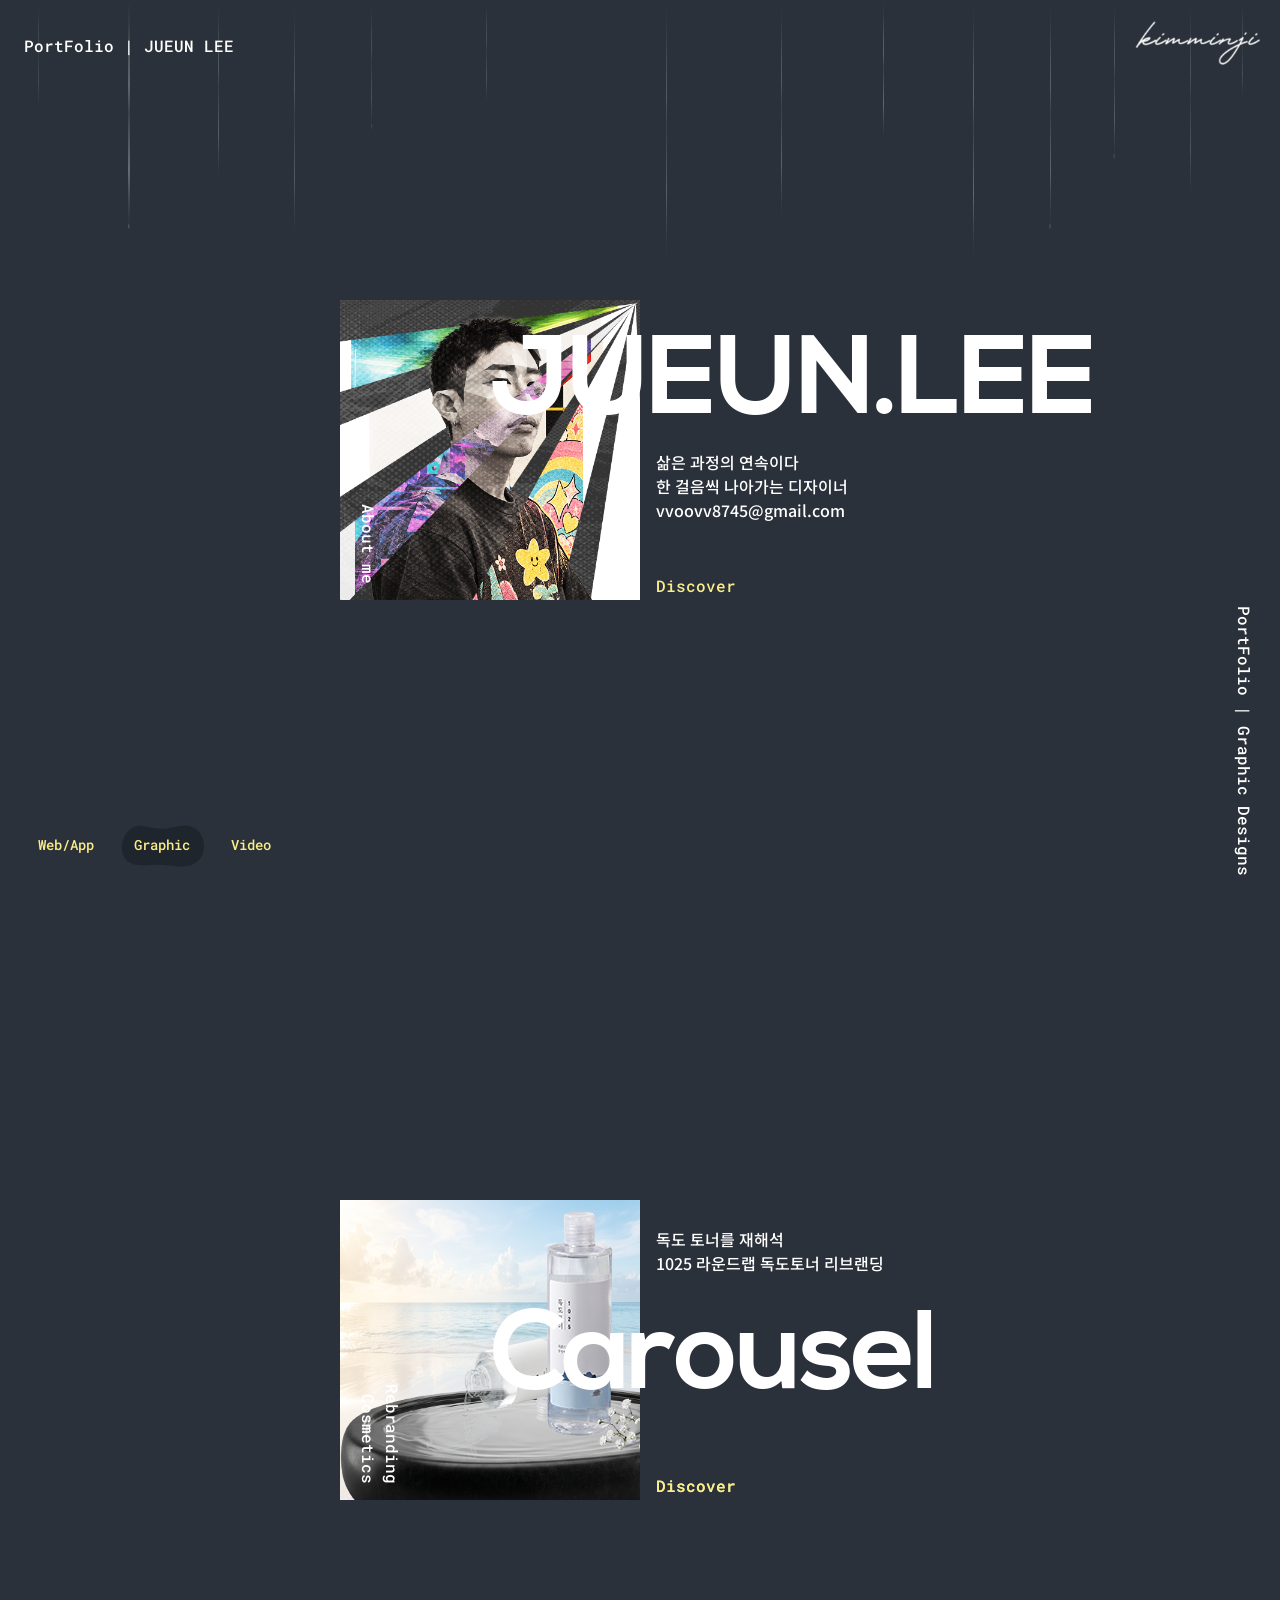
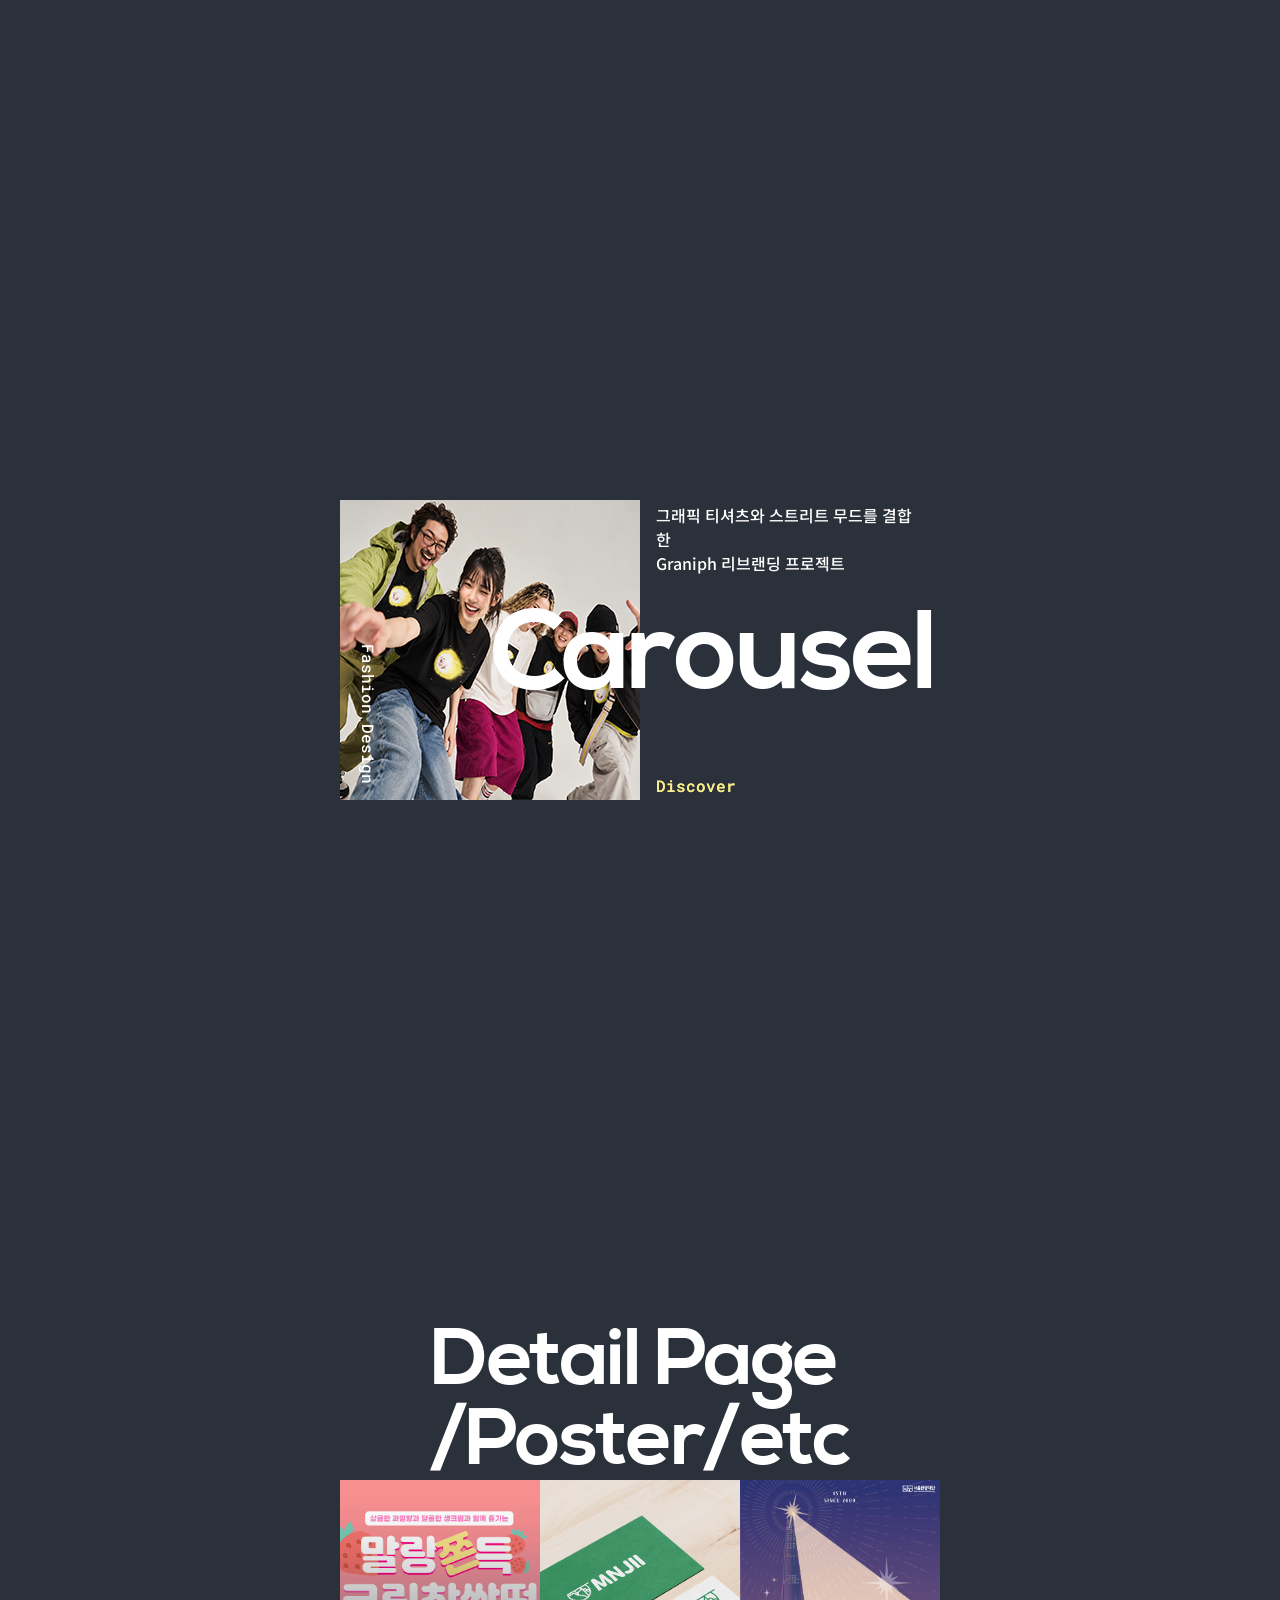
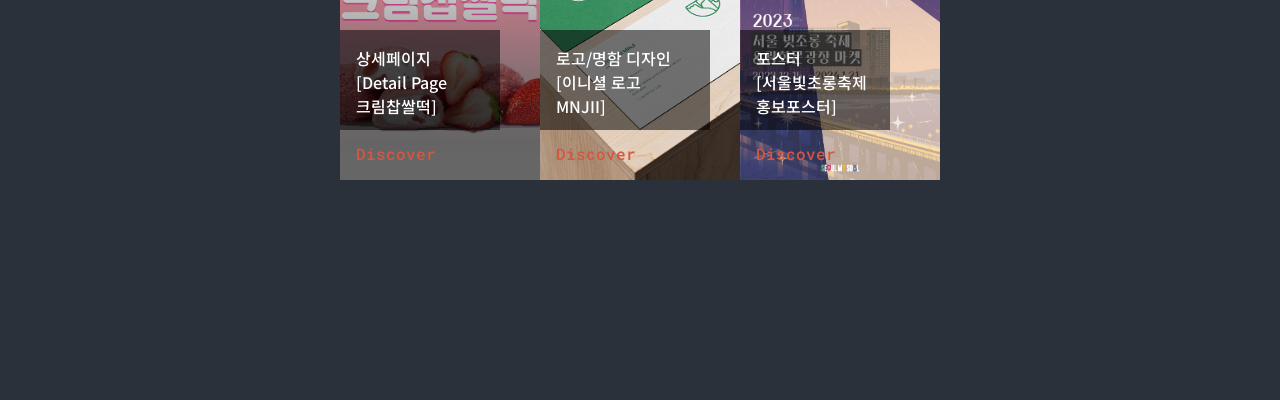
==== index.html @ d9535df6 "포트폴리오" ====
<!DOCTYPE html>
<html lang="en" class="no-js">

<head>
	<meta charset="UTF-8" />
	<meta name="viewport" content="width=device-width, initial-scale=1">
	<title>Portfolio | LJU | Graphic Designs</title>
	<meta name="description" content="A page background effect where SVG shapes morph and transform on scroll" />
	<meta name="keywords"
		content="background, svg, morph, animation, scroll, shape, web development, css, javascript" />
	<meta name="author" content="Codrops" />
	<link rel="shortcut icon" href="android-icon-96x96.png">
	<link href="https://fonts.googleapis.com/css?family=Roboto+Mono:400,500,700" rel="stylesheet">
	<link
		href="https://fonts.googleapis.com/css2?family=Noto+Sans+KR:wght@100;200;300;400;500;600;700;800;900&display=swap"
		rel="stylesheet">
	<link href="https://cdn.jsdelivr.net/npm/bootstrap@5.2.2/dist/css/bootstrap.min.css" rel="stylesheet">
	<link rel="stylesheet" href="https://cdn.jsdelivr.net/npm/@fancyapps/ui@4.0/dist/fancybox.css" />
	<link rel="stylesheet" type="text/css" href="css/normalize.css" />
	<link rel="stylesheet" type="text/css" href="css/demo.css" />
	<link rel="stylesheet" type="text/css" href="logo/pater.css" />

	<meta property="og:url" content="https://mnjiikim.github.io/minji/.">
	<meta property="og:title" content="KMJ's PortFolio">
	<meta property="og:image" content="https://mnjiikim.github.io/minji/img/profile.jpg">
	<meta property="og:description" content="이주은의 포트폴리오">	

	<style>
		a[data-fancybox] img {
			cursor: zoom-in;
		}
	</style>
	<script>
		document.documentElement.className = 'js';
		var supportsCssVars = function () {
			var s = document.createElement('style'),
				support;

			s.innerHTML = "root: { --tmp-var: bold; }";
			document.head.appendChild(s);
			support = !!(window.CSS && window.CSS.supports && window.CSS.supports('font-weight', 'var(--tmp-var)'));
			s.parentNode.removeChild(s);
			return support;
		}
		if (!supportsCssVars()) alert('Please view this demo in a modern browser that supports CSS Variables.')
	</script>
	<link rel="stylesheet" type="text/css" href="css/cosmetics-portfolio.css" />
	<link rel="stylesheet" href="css/about-intro.css" />
	<script src="js/about-intro.js" defer></script>
	<link rel="stylesheet" type="text/css" href="css/page-deck.css?v=touch-hold-3" />
	<script src="js/page-deck.js?v=touch-hold-3" defer></script>
</head>

<body class="demo-2 loading">
	<svg class="hidden">
		<symbol id="icon-drop" viewBox="0 0 24 24">
			<title>drop</title>
			<path
				d="M12,21c-3.6,0-6.6-3-6.6-6.6C5.4,11,10.8,4,11.4,3.2C11.6,3.1,11.8,3,12,3s0.4,0.1,0.6,0.3c0.6,0.8,6.1,7.8,6.1,11.2C18.6,18.1,15.6,21,12,21zM12,4.8c-1.8,2.4-5.2,7.4-5.2,9.6c0,2.9,2.3,5.2,5.2,5.2s5.2-2.3,5.2-5.2C17.2,12.2,13.8,7.3,12,4.8z" />
			<path
				d="M12,18.2c-0.4,0-0.7-0.3-0.7-0.7s0.3-0.7,0.7-0.7c1.3,0,2.4-1.1,2.4-2.4c0-0.4,0.3-0.7,0.7-0.7c0.4,0,0.7,0.3,0.7,0.7C15.8,16.5,14.1,18.2,12,18.2z" />
		</symbol>
		<symbol id="shape-demo" viewBox="0 0 200 100">
			<title>shape demo</title>
			<path
				d="M 6.144,74.1 C 20.4,107.4 70.13,94.33 94.22,95.74 121.3,97.41 130.8,101.1 154.7,99.38 178.6,97.72 201.9,78.95 199.4,46.86 197.1,14.96 174.9,4.781 161.4,1.827 147.9,-1.128 119.8,8.284 105.6,8.766 85.34,9.449 81.91,7.628 51.08,2.334 17.26,-3.482 -8.105,40.84 6.144,74.1 Z" />
		</symbol>
	</svg>
	<main>
		<div class="morph-wrap">
			<svg class="morph" width="1400" height="770" viewBox="0 0 1400 770">
				<path
					d="M 262.9,252.2 C 210.1,338.2 212.6,487.6 288.8,553.9 372.2,626.5 511.2,517.8 620.3,536.3 750.6,558.4 860.3,723 987.3,686.5 1089,657.3 1168,534.7 1173,429.2 1178,313.7 1096,189.1 995.1,130.7 852.1,47.07 658.8,78.95 498.1,119.2 410.7,141.1 322.6,154.8 262.9,252.2 Z" />
			</svg>
		</div>
		<div class="content content--fixed">
			<header class="codrops-header">
				<h1 class="codrops-header__title">PortFolio | JUEUN LEE</h1>
			</header>
			<nav class="demos">
				<a class="demo" href="index2.html"><svg class="decoshape" preserveAspectRatio="none">
						<use xlink:href="#shape-demo"></use>
					</svg>Web/App</a>
				<a class="demo demo--current" href="index.html"><svg class="decoshape">
						<use xlink:href="#shape-demo"></use>
					</svg>Graphic</a>
				<a class="demo" href="index3.html"><svg class="decoshape">
						<use xlink:href="#shape-demo"></use>
					</svg>Video</a>
			</nav>

			<a class="pater" href="#">
				<img src="img/nametag_white.png" alt="nametag">
				
			</a>
			<div class="deco deco--title">PortFolio | Graphic Designs</div>
		</div>
		<div class="content-wrap">
			<div class="content content--layout content--layout-1">
				<a href="img/introduce1.jpg" data-src="#about-intro" data-type="inline" class="content__img" data-fancybox="gallery-a">
					<img class="content__img" src="img/이주은 포트폴리오/자기소개썸네일.png" alt="Some image" />
				</a>
				<h3 class="content__title">JUEUN.LEE</h3>
				<p class="content__author">About me</p>
				<p class="content__desc">
					삶은 과정의 연속이다 <br> 한 걸음씩 나아가는 디자이너
					<br>vvoovv8745@gmail.com
				</p>
				<a href="img/introduce1.jpg" data-src="#about-intro" data-type="inline" class="content__link" data-fancybox="gallery-d">Discover</a>
				
			</div>
		</div>
		
		<div class="content-wrap">
			<div class="content content--layout content--layout-3">
				<a href="img/이주은 화장품/포트폴리오-완성본.png" data-src="#cosmetics-portfolio" data-type="inline" class="content__img" data-fancybox="gallery-c">
					<img class="content__img" src="img/이주은 화장품/화장품썸네일.png" alt="1025 독도 토너 리디자인 썸네일" style="object-fit: cover;"/>
				</a>	
				<h3 class="content__title">Carousel</h3>
				<p class="content__author">Cosmetics Rebranding</p>
				<p class="content__desc">독도 토너를 재해석
					<br> 1025 라운드랩 독도토너 리브랜딩</p>
				<!-- <a href="#" class="content__link">Discover</a> -->
				<a href="img/이주은 화장품/포트폴리오-완성본.png" data-src="#cosmetics-portfolio" data-type="inline" class="content__link" data-fancybox="gallery-b">Discover</a>
				<a href="img/이주은 화장품/포트폴리오-완성본.png" data-src="#cosmetics-portfolio" data-type="inline" class="content__link" data-fancybox="gallery-e">Discover</a>
			</div>
		</div>

		<div class="content-wrap">
			<div class="content content--layout content--layout-3">
				<a href="img/이주은 그라나프/1.png" data-src="#graniph-portfolio" data-type="inline" class="content__img" data-fancybox="gallery-c">
					<img class="content__img" src="img/이주은 그라나프/패션썸넬.png" alt="Graniph 리브랜딩 썸네일" style="object-fit: cover;"/>
				</a>
				<h3 class="content__title">Carousel</h3>
				<p class="content__author">Fashion Design</p>
				<p class="content__desc">그래픽 티셔츠와 스트리트 무드를 결합한
					<br>Graniph 리브랜딩 프로젝트</p>
				<!-- <a href="#" class="content__link">Discover</a> -->
				<a href="img/이주은 그라나프/1.png" data-src="#graniph-portfolio" data-type="inline" class="content__link" data-fancybox="gallery-b">Discover</a>
				<a href="img/이주은 그라나프/1.png" data-src="#graniph-portfolio" data-type="inline" class="content__link" data-fancybox="gallery-e">Discover</a>
			</div>
		</div>

		<!-- <div class="content-wrap">
			<h3 class="content__title content__title_2">Web banner <br> /Card News</h3>
			<div class="content content--layout content--layout-5">
				<a href="img/banner1-2.jpg" class="content__img-1" data-fancybox="gallery-c">
					<img class="content__img-1" src="img/banner1.jpg" alt="Some image" />
				</a>
				<a href="img/banner2-2.jpg" class="content__img-2" data-fancybox="gallery-c">
					<img class="content__img-2" src="img/banner2.jpg" alt="Some image" />
				</a>
				<a href="img/Card1-2.jpg" class="content__img-3" data-fancybox="gallery-c">
					<img class="content__img-3" src="img/card1-1.png" alt="Some image" />
				</a>

				<a href="img/banner1-2.jpg" class="content__desc-1" data-fancybox="gallery-e">
					<p>웹배너 <br> [웹사이트 <br> "문화포털"]</p>
				</a>
				<a href="img/banner2-2.jpg" class="content__desc-2" data-fancybox="gallery-e">
					<p>웹배너 <br> [신년맞이 기획전 <br> 할인 배너]</p>
				</a>
				
				<a href="img/Card1-2.jpg" class="content__desc-3" data-fancybox="gallery-e">
					<p>카드뉴스 <br> [2024 디자인 <br>트렌드 카드뉴스]</p>
				</a>
				
				<a href="img/banner1-2.jpg" class="content__link-1" data-fancybox="gallery-b">Discover</a>
				<a href="img/banner2-2.jpg" class="content__link-2" data-fancybox="gallery-b">Discover</a>
				<a href="img/Card1-2.jpg" class="content__link-3" data-fancybox="gallery-b">Discover</a>
			</div>
		</div> -->

		<!-- <div class="content-wrap">
			<h3 class="content__title content__title_2">Package /Replet</h3>
			<div class="content content--layout content--layout-5">
				<a href="img/package1-2.jpg" class="content__img-1" data-fancybox="gallery-c">
					<img class="content__img-1" src="img/package1.jpg" alt="Some image" />
				</a>
				<a href="img/package2-2.jpg" class="content__img-2" data-fancybox="gallery-c">
					<img class="content__img-2" src="img/package2.jpg" alt="Some image" />
				</a>
				<a href="img/reflet1-2.jpg" class="content__img-3" data-fancybox="gallery-c">
					<img class="content__img-3" src="img/reflet1.jpg" alt="Some image" />
				</a>
				<a href="img/reflet1-3.jpg" class="content__img-3" data-fancybox="gallery-c"></a>
				
				<a href="img/package1-2.jpg" class="content__desc-1" data-fancybox="gallery-e">
					<p>패키지 디자인 <br> [Orange Paste <br> 오렌지청 패키지]</p>

				</a>
				<a href="img/package2-2.jpg" class="content__desc-2" data-fancybox="gallery-e">
					<p>패키지 디자인 <br> [Citrus Collection <br> 과일청 패키지]</p>
				</a>
				<a href="img/reflet1-2.jpg" class="content__desc-3" data-fancybox="gallery-e">
					<p>리플렛 디자인 <br> [인테리어 업체 <br> IDesign 리플렛]</p>
				</a>
				<a href="img/reflet1-3.jpg" class="content__link-3" data-fancybox="gallery-e"></a>
				
				
				<a href="img/package1-2.jpg" class="content__link-1" data-fancybox="gallery-b">Discover</a>
				<a href="img/package2-2.jpg" class="content__link-2" data-fancybox="gallery-b">Discover</a>
				<a href="img/reflet1-2.jpg" class="content__link-3" data-fancybox="gallery-b">Discover</a>
				<a href="img/reflet1-3.jpg" class="content__link-3" data-fancybox="gallery-b"></a>
			</div>
		</div> -->
		<!-- pagebox로 갤러리 만들기 -->

	

		
		

		<div class="content-wrap">
			<h3 class="content__title content__title_2">Detail Page <br> /Poster/etc</h3>
			<div class="content content--layout content--layout-5">
				<a href="img/detail1-2.jpg" class="content__img-1" data-fancybox="gallery-c">
					<img class="content__img-1" src="img/detail2.jpg" alt="Some image" />
				</a>
				<a href="img/logo1-2.jpg" class="content__img-2" data-fancybox="gallery-c">
					<img class="content__img-2" src="img/Logo1.jpg" alt="Some image" />
				</a>
				<a href="img/poster1-2.jpg" class="content__img-3" data-fancybox="gallery-c">
					<img class="content__img-3" src="img/poster1.jpg" alt="Some image" />
				</a>

				<a href="img/detail1-2.jpg" class="content__desc-1" data-fancybox="gallery-e">
					<p>상세페이지 <br> [Detail Page <br> 크림찹쌀떡]</p>
				</a>
				<a href="img/logo1-2.jpg" class="content__desc-2" data-fancybox="gallery-e">
					<p>로고/명함 디자인 <br> [이니셜 로고 <br> MNJII]</p>
				</a>
				<a href="img/poster1-2.jpg" class="content__desc-3" data-fancybox="gallery-e">
					<p>포스터 <br> [서울빛초롱축제 <br> 홍보포스터]</p>
				</a>
				
				<a href="img/detail1-2.jpg" class="content__link-1" data-fancybox="gallery-b">Discover</a>
				<a href="img/logo1-2.jpg" class="content__link-2" data-fancybox="gallery-b">Discover</a>
				<a href="img/poster1-2.jpg" class="content__link-3" data-fancybox="gallery-b">Discover</a>
			</div>
		</div>
		<!-- Related demos > display none 처리 -->
		<section class="content content--related">
			<p class="content__info">If you enjoyed this demo you might also like:</p>
			<a class="content__related-item" href="https://tympanus.net/Development/ElasticSVGElements/">
				<img class="content__related-img" src="img/related/ItemRevealer.jpg">
				<h3 class="content__related-title">Elastic SVG Elements</h3>
			</a>
			<a class="content__related-item" href="https://tympanus.net/Development/ItemRevealer/">
				<img class="content__related-img" src="img/related/ElasticSVGElements.jpg">
				<h3 class="content__related-title">Item Revealer</h3>
			</a>
		</section>
	</main>
	<script>
		const openPopupButton = document.getElementById('openPopup');
		const closePopupButton = document.getElementById('closePopup');
		const popup = document.getElementById('popup');
		const videoFrame = document.getElementById('videoFrame');

		openPopupButton.addEventListener('click', () => {
			popup.style.display = 'block';
			videoFrame.src = 'popup';
		});

		closePopupButton.addEventListener('click', () => {
			popup.style.display = 'none';

		});
	</script>
	<section id="about-intro" class="about-intro" style="display: none;" aria-labelledby="about-intro-title" data-deck-ignore data-swipe-ignore>
		<div class="about-intro__background" aria-hidden="true"></div>
		<div class="about-intro__stage">
			<h2 id="about-intro-title" class="about-intro__title">INTRODUCTION</h2>
			<button class="about-intro__center" type="button" aria-expanded="false" aria-controls="about-intro-cards" aria-label="자기소개 정보 펼치기">
				<img src="img/이주은 포트폴리오/자기소개서 누르기 이미지.png" alt="이주은 자기소개 콜라주" width="680" height="660" draggable="false" />
			</button>
			<div id="about-intro-cards" class="about-intro__cards" aria-hidden="true" inert>
				<div class="about-intro__card-list">
				<img class="about-intro__card about-intro__card--information" src="img/이주은 포트폴리오/네모박스-1.png" alt="INFORMATION: 이주은 JUEUN LEE, 1995.12.23, 010-3450-4264, vvoovv8745@gmail.com" width="454" height="445" draggable="false" />
				<img class="about-intro__card about-intro__card--education" src="img/이주은 포트폴리오/네모박스-2.png" alt="EDUCATION: 2026.04~10 센텀직업전문학교 영상편집 및 광고콘텐츠반 수료, 2026.02 동서대학교 호텔경영학과 졸업, 2014.02 정보과학고등학교 졸업" width="454" height="445" draggable="false" />
				<img class="about-intro__card about-intro__card--experience" src="img/이주은 포트폴리오/네모박스-3.png" alt="EXPERIENCE: 2025.06~11 부산 기장 아난티 호텔 고객응대 및 프런트 업무" width="454" height="445" draggable="false" />
				<img class="about-intro__card about-intro__card--certification" src="img/이주은 포트폴리오/네모박스-4.png" alt="CERTIFICATION: 2025.11 GTQ 일러스트 2급, 2023.02 컴퓨터활용능력 2급" width="454" height="445" draggable="false" />
				</div>
			</div>
		</div>
	</section>
	<div id="cosmetics-portfolio" class="portfolio-scroll" style="display: none;" tabindex="0" role="region" aria-label="1025 독도 토너 리디자인 포트폴리오">
		<img src="img/이주은 화장품/포트폴리오-완성본.png" alt="1025 독도 토너 리디자인 포트폴리오" loading="lazy" draggable="false" />
	</div>
	<div id="graniph-portfolio" class="portfolio-scroll graniph-scroll" style="display: none;" tabindex="0" role="region" aria-label="Graniph 리브랜딩 포트폴리오">
		<img src="img/이주은 그라나프/1.png" alt="Graniph portfolio 1" width="1920" height="1080" loading="lazy" draggable="false" />
		<img src="img/이주은 그라나프/2.png" alt="Graniph portfolio 2" width="1920" height="1080" loading="lazy" draggable="false" />
		<section class="graniph-video-section" aria-label="Graniph 브랜드 영상">
			<video autoplay muted loop playsinline preload="metadata">
				<source src="img/이주은 그라나프/5.mp4" type="video/mp4" />
			</video>
			<div class="graniph-video-title">Graniph</div>
		</section>
		<img src="img/이주은 그라나프/3.png" alt="Graniph portfolio 3" width="1920" height="1080" loading="lazy" draggable="false" />
		<img src="img/이주은 그라나프/4.png" alt="Graniph portfolio 4" width="1920" height="1080" loading="lazy" draggable="false" />
	</div>
	<script src="js/cosmetics-portfolio.js" defer></script>
	<script src="js/imagesloaded.pkgd.min.js"></script>
	<script src="js/anime.min.js"></script>
	<script src="js/scrollMonitor.js"></script>
	<script src="js/demo2.js"></script>
	<script src="https://cdn.jsdelivr.net/npm/bootstrap@5.2.2/dist/js/bootstrap.bundle.min.js"></script>
	<script src="https://cdn.jsdelivr.net/npm/@fancyapps/ui@4.0/dist/fancybox.umd.js"></script>

</body>

</html>
---- css/demo.css ----
@font-face {
	font-family: 'nexa_boldregular';
	font-family: 'Noto Sans KR', sans-serif;
	font-weight: bold;
	font-style: normal;
	src: url('../fonts/nexa_boldfree_macroman/Nexa_Free_Bold-webfont.eot');
	src: url('../fonts/nexa_boldfree_macroman/Nexa_Free_Bold-webfont.eot?#iefix') format('embedded-opentype'), url('../fonts/nexa_boldfree_macroman/Nexa_Free_Bold-webfont.woff2') format('woff2'), url('../fonts/nexa_boldfree_macroman/Nexa_Free_Bold-webfont.woff') format('woff'), url('../fonts/nexa_boldfree_macroman/Nexa_Free_Bold-webfont.ttf') format('truetype'), url('../fonts/nexa_boldfree_macroman/Nexa_Free_Bold-webfont.svg#nexa_boldregular') format('svg');
}

@import url('https://fonts.googleapis.com/css2?family=Noto+Sans+KR:wght@100;200;300;400;500;600;700;800;900&display=swap');


*,
*::after,
*::before {
	-webkit-box-sizing: border-box;
	box-sizing: border-box;
}

body {
    --text-color: #fff;
    --background-color: #2B313A;
    --background-color-2: #2B313A;
    --background-color-3: #1F252C;
    --link-color: #f9ed8a;
    --link-hover-color: #ffffff;

    font-family: 'Roboto Mono', monospace;
    font-weight: 500;
    color: var(--text-color);
    background-color: #2B313A;
    background-color: var(--background-color);

    -webkit-font-smoothing: antialiased;
    -moz-osx-font-smoothing: grayscale;
}

/* --text-color: #fff;
    --background-color: #f98e8e;
    --background-color-2: #03b9f1;
    --background-color-3: #1747c0;
    --link-color: #fdfdff;
    --link-hover-color: #f9ed8a; */

/* Page Loader */
.js .loading::before {
	content: '';
	position: fixed;
	z-index: 10000;
	top: 0;
	left: 0;
	width: 100%;
	height: 100%;
	background: var(--background-color);
}

.js .loading::after {
	content: '';
	position: fixed;
	z-index: 10000;
	top: calc(50% - 30px);
	left: calc(50% - 30px);
	width: 60px;
	height: 60px;
	border-radius: 50%;
	border: 10px solid var(--background-color-2);
	border-left-color: var(--text-color);
	animation: loaderAnim 0.8s linear infinite forwards;
}

@keyframes loaderAnim {
	to {
		transform: rotate(360deg);
	}
}

main {
	position: relative;
	width: 100%;
	overflow: hidden;
}

a {
	text-decoration: none;
	color: var(--link-color);
	outline: none;
}

a:hover,
a:focus {
	color: var(--link-hover-color);
	outline: none;
}

.hidden {
	position: absolute;
	overflow: hidden;
	width: 0;
	height: 0;
	pointer-events: none;
}

/* Deco Shape */
.decoshape {
	top: 0;
	left: 0;
	position: absolute;
	width: 100%;
	height: 100%;
	fill: var(--background-color-3);
}

/* Thin water streaks behind the existing content. */
.morph-wrap {
	position: fixed;
	top: 0;
	left: 0;
	bottom: 0;
	width: 100%;
	overflow: hidden;
	pointer-events: none;
}

/* Inert fallback until the background initializer removes the old SVG. */
.morph {
	display: none;
}

.rain-line {
	position: absolute;
	top: 0;
	left: var(--rain-x);
	width: var(--rain-width, 1px);
	height: var(--rain-length);
	/* Uneven water density, with soft fades at both ends. */
	background: linear-gradient(to bottom, transparent 0%, rgba(var(--rain-color), .16) 10%, rgba(var(--rain-color), .65) 25%, rgba(var(--rain-color), .9) 37%, rgba(var(--rain-color), .3) 49%, rgba(var(--rain-color), .68) 62%, rgb(var(--rain-color)) 74%, rgba(var(--rain-color), .45) 85%, rgba(var(--rain-color), .12) 94%, transparent 100%);
	--rain-color: 225, 235, 242;
	opacity: var(--rain-opacity, .24);
	filter: blur(.3px);
	transform-origin: top center;
	animation: rainFall var(--rain-duration) linear var(--rain-delay) infinite;
}

.rain-line--foreground {
	filter: blur(.5px);
}

.rain-line--background {
	--rain-color: 210, 225, 235;
	filter: blur(.2px);
}

/* A tapered thickening of the streak itself, without a separate bead. */
.rain-line--pooled::after {
	content: '';
	position: absolute;
	bottom: 0;
	left: 50%;
	width: 3px;
	height: 7px;
	transform: translateX(-50%);
	clip-path: polygon(43% 0, 57% 0, 72% 52%, 80% 86%, 60% 100%, 40% 100%, 20% 86%, 28% 52%);
	background: linear-gradient(to bottom, transparent 0%, rgba(var(--rain-color), .85) 35%, rgba(var(--rain-color), .6) 55%, rgba(var(--rain-color), .15) 82%, transparent 100%);
}

.rain-line:nth-child(1) {
	--rain-x: 3%;
	--rain-length: 110px;
	--rain-width: 1px;
	--rain-opacity: 0.14;
	--rain-duration: 14s;
	--rain-delay: -2s;
	--rain-angle: 0deg;
	--rain-start: -30vh;
	--rain-end: 120vh;
}

.rain-line:nth-child(2) {
	--rain-x: 10%;
	--rain-length: 230px;
	--rain-width: 1.5px;
	--rain-opacity: 0.32;
	--rain-duration: 6.5s;
	--rain-delay: -3s;
	--rain-angle: -.4deg;
	--rain-drift: -3px;
	--rain-start: -40vh;
	--rain-end: 125vh;
}

.rain-line:nth-child(3) {
	--rain-x: 17%;
	--rain-length: 180px;
	--rain-width: 1px;
	--rain-opacity: 0.24;
	--rain-duration: 9s;
	--rain-delay: -4s;
	--rain-angle: 0deg;
	--rain-start: -25vh;
	--rain-end: 115vh;
}

.rain-line:nth-child(4) {
	--rain-drift: 3px;
	--rain-x: 29%;
	--rain-length: 130px;
	--rain-width: 1px;
	--rain-opacity: 0.18;
	--rain-duration: 12s;
	--rain-delay: -5s;
	--rain-angle: 0deg;
	--rain-start: -20vh;
	--rain-end: 110vh;
}

.rain-line:nth-child(5) {
	--rain-x: 61%;
	--rain-length: 220px;
	--rain-width: 1px;
	--rain-opacity: 0.26;
	--rain-duration: 10s;
	--rain-delay: -6s;
	--rain-angle: 0deg;
	--rain-start: -30vh;
	--rain-end: 120vh;
}

.rain-line:nth-child(6) {
	--rain-x: 76%;
	--rain-length: 260px;
	--rain-width: 1.5px;
	--rain-opacity: 0.3;
	--rain-duration: 7.5s;
	--rain-delay: -7s;
	--rain-angle: .35deg;
	--rain-drift: 2px;
	--rain-start: -40vh;
	--rain-end: 130vh;
}

.rain-line:nth-child(7) {
	--rain-x: 87%;
	--rain-length: 160px;
	--rain-width: 1px;
	--rain-opacity: 0.23;
	--rain-duration: 8.5s;
	--rain-delay: -8s;
	--rain-angle: 0deg;
	--rain-start: -25vh;
	--rain-end: 115vh;
}

.rain-line:nth-child(8) {
	--rain-x: 97%;
	--rain-length: 100px;
	--rain-width: 1px;
	--rain-opacity: 0.16;
	--rain-duration: 15s;
	--rain-delay: -9s;
	--rain-angle: 0deg;
	--rain-start: -20vh;
	--rain-end: 120vh;
}

.rain-line:nth-child(9) {
	--rain-x: 23%;
	--rain-length: 240px;
	--rain-width: 1px;
	--rain-opacity: 0.22;
	--rain-duration: 11s;
	--rain-delay: -10s;
	--rain-angle: -.4deg;
	--rain-drift: -3px;
	--rain-start: -35vh;
	--rain-end: 125vh;
}

.rain-line:nth-child(10) {
	--rain-x: 38%;
	--rain-length: 105px;
	--rain-width: 1px;
	--rain-opacity: 0.19;
	--rain-duration: 13s;
	--rain-delay: -11s;
	--rain-angle: 0deg;
	--rain-start: -25vh;
	--rain-end: 110vh;
}

.rain-line:nth-child(11) {
	--rain-x: 52%;
	--rain-length: 260px;
	--rain-width: 1px;
	--rain-opacity: 0.25;
	--rain-duration: 9.5s;
	--rain-delay: -12s;
	--rain-angle: 0deg;
	--rain-start: -40vh;
	--rain-end: 130vh;
}

.rain-line:nth-child(12) {
	--rain-x: 69%;
	--rain-length: 140px;
	--rain-width: 1px;
	--rain-opacity: 0.29;
	--rain-duration: 5.5s;
	--rain-delay: -2.5s;
	--rain-angle: .4deg;
	--rain-drift: 3px;
	--rain-start: -30vh;
	--rain-end: 120vh;
}

.rain-line:nth-child(13) {
	--rain-x: 82%;
	--rain-length: 230px;
	--rain-width: 1px;
	--rain-opacity: 0.28;
	--rain-duration: 10.5s;
	--rain-delay: -4.5s;
	--rain-angle: 0deg;
	--rain-start: -35vh;
	--rain-end: 125vh;
}

.rain-line:nth-child(14) {
	--rain-x: 93%;
	--rain-length: 200px;
	--rain-width: 1px;
	--rain-opacity: 0.2;
	--rain-duration: 11.5s;
	--rain-delay: -6.5s;
	--rain-angle: 0deg;
	--rain-start: -20vh;
	--rain-end: 115vh;
}

/* Five of fourteen trails drift gently; vertical speed remains constant. */
@keyframes rainFall {
	from { transform: translate3d(0, var(--rain-start), 0) rotate(var(--rain-angle)); }
	45% { transform: translate3d(var(--rain-drift, 0px), calc(var(--rain-start) * .55 + var(--rain-end) * .45), 0) rotate(var(--rain-angle)); }
	70% { transform: translate3d(calc(var(--rain-drift, 0px) * .6), calc(var(--rain-start) * .3 + var(--rain-end) * .7), 0) rotate(var(--rain-angle)); }
	to { transform: translate3d(0, var(--rain-end), 0) rotate(var(--rain-angle)); }
}

@media screen and (max-width: 50em) {
	.rain-line { filter: blur(.2px); }
	.rain-line--foreground { opacity: .28; filter: blur(.3px); }
	.rain-line:nth-child(n + 9) { display: none; }
}

@media (prefers-reduced-motion: reduce) {
	.rain-line {
		animation: none;
		transform: translate3d(0, 18vh, 0) rotate(var(--rain-angle));
	}
	.rain-line:nth-child(even) { top: 42%; }
}

.content-wrap {
	position: relative;
	display: flex;
	flex-direction: column;
	justify-content: center;
	align-items: center;
	width: 100%;
	height: 100vh;
	min-height: 600px;
	pointer-events: none;
}

.content {
	position: relative;
	display: grid;
}

.content--fixed {
	position: fixed;
	top: 0;
	left: 0;
	width: 100%;
	height: 100vh;
	min-height: 600px;
	z-index: 100;
	pointer-events: none;
	padding: 1.5em;
	grid-template-columns: 50% 50%; 
	grid-template-rows: auto auto 4em;
	grid-template-areas:	"header ..."
							"... decotitle"
							"demos decotitle";
}

.content--fixed a {
	pointer-events: auto;
}

.content--layout {
	pointer-events: auto;
	justify-content: center;
	align-content: center;
	grid-template-columns: 150px 150px 150px 150px; 
	grid-template-rows: 150px 75px 75px;
	grid-template-areas:	"... title title title"
							"author ... desc desc"
							"author ... link link";
}

.content--related {
	text-align: center;
	align-content: center;
	justify-content: center;
	padding: 0 2em;
	min-height: 600px;
	height: 100vh;
	font-size: 0.85em;
	display: none;
}

.content__img {
	grid-column: 1 / 3;
	grid-row: 1 / 3;
	/* opacity: 0.8; */
	width: 300px;
	height: 300px;
	position: relative;
}

.index3__img:before{
	position: absolute;
	bottom: 0;
	content: "";
	width: 100%;
	height: 100%;
	background: linear-gradient(
            to right,
            rgba(20, 20, 20, 0) 10%,
            rgba(20, 20, 20, 0.25) 25%,
            rgba(20, 20, 20, 0.5) 50%,
            rgba(20, 20, 20, 0.75) 75%,
            rgba(20, 20, 20, 1) 100%
        );
}

.video__img{
	grid-column: 1 / 3;
	grid-row: 1 / 3;
	width: 300px;
	height: 300px;
	z-index: 2;
	opacity: 50%;
	background: linear-gradient(
            to right,
            rgba(20, 20, 20, 0) 10%,
            rgba(20, 20, 20, 0.2) 25%,
            rgba(20, 20, 20, 0.4) 50%,
            rgba(20, 20, 20, 0.6) 75%,
            rgba(20, 20, 20, 0.8) 100%
        );
}
.video__img_1{
	grid-column: 1 / 3;
	grid-row: 1 / 3;
	width: 200px;
	height: 300px;
	z-index: 2;
	opacity: 50%;
	background: linear-gradient(
            to bottom,
            rgba(20, 20, 20, 0) 10%,
            rgba(20, 20, 20, 0.25) 25%,
            rgba(20, 20, 20, 0.5) 50%,
            rgba(20, 20, 20, 0.75) 75%,
            rgba(20, 20, 20, 2) 100%
        );
}

.content__title {
	grid-area: title;
	font-family: 'nexa_boldregular', sans-serif;
	letter-spacing: -0.025em;
	font-size: 7em;
	line-height: 160px;
	margin: 0;
	/* text-transform: lowercase; */
	z-index: 10;
	cursor: default;
}
.content__title_2 {
	grid-area: title;
	font-family: 'nexa_boldregular', sans-serif;
	letter-spacing: -0.025em;
	font-size: 5em;
	line-height: 80px;
	margin: 0;
	/* text-transform: lowercase; */
	z-index: 10;
	cursor: default;
}

.content__author {
	grid-area: author;
	margin: 0;
	-webkit-writing-mode: vertical-lr;
	writing-mode: vertical-lr;
	padding: 1em;
	text-align: right;
	z-index: 10;
	cursor: default;
}

.content__desc {
	grid-area: desc;
	margin: 0;
	z-index: 10;
	padding: 0 1em;
	cursor: default;
	font-family: 'Noto Sans KR', sans-serif;
}

.content__img,
.content__title,
.content__author,
.content__desc {
	transition: transform 0.3s ease-out;
}

.content__link {
	pointer-events: auto;
	grid-area: link;
	align-self: end;
	justify-self: start;
	z-index: 10;
	padding: 0 1em 0.15em;
}

.content__link:hover{
	color: #fc2515;
}

.content__info {
	grid-column: 1 / 3;
}

.content__related-item {
	padding: 1em;
	transition: color 0.3s;
}

.content__related-img {
	max-width: 100%;
	opacity: 0.8;
	transition: opacity 0.3s;
}

.content__related-item:hover .content__related-img,
.content__related-item:focus .content__related-img {
	opacity: 1;
}

.content__related-title {
	font-size: 1em;
	margin: 0;
	padding: 0.5em;
}

/* Different layouts */

.content--layout-1 .content__link-3{
	grid-column: 3 / 4;
	grid-area: link;
	cursor: default;
	align-self: center;
	justify-self: start;
	z-index: 10;
	padding: 0 1em 0.15em;
	color: rgb(214,86,64);
	transition: transform 0.2s ease-out;
}


/* layout-2 */
.content--layout-2 {
	grid-template-areas:	"... title title title"
							"desc desc ... author"
							"link link ... author";
}

.content--layout-2 .content__img {
	grid-column: 3 / 5;
	grid-row: 1 / 3;
}

.content--layout-2 .video__img {
	grid-column: 3 / 5;
	grid-row: 1 / 3;
}

.content--layout-2 .content__desc {
	text-align: right;
}

.content--layout-2 .content__link {
	justify-self: end;
}

.content--layout-2 .content__link-3{
	grid-column: 2 / 4;
	grid-row : 1 / 3;
	grid-area: link;
	cursor: default;
	align-self: center;
	justify-self: start;
	z-index: 10;
	padding: 0 1em 0.15em;
	color: rgb(214,86,64);
	transition: transform 0.2s ease-out;
}

.content--layout-2 .content__author {
	justify-self: end;
	align-self: start;
}

#modalContainer {
	width: 100%;
	height: 100%;
	position: fixed;
	top: 0;
	left: 0;
	display: flex;
	justify-content: center;
	align-items: center;
	background: rgba(0, 0, 0, 0.5);
	z-index: 1000;
}

#popup{
	width: 100%;
	height: 100%;
	position: fixed;
	top: 0;
	left: 0;
	display: flex;
	justify-content: center;
	align-items: center;
	background: rgba(0, 0, 0, 0.5);
	z-index: 1000;
}


#videoFrame{
	margin-top: 80px;
	z-index: 1000;
	justify-content: center;
	align-items: center;
}
iframe{
	margin: 0;
}

#openPopup{
	z-index: 1000;
}

#modalContainer.hidden {
	display: none;
}

#modalContent {
	position: absolute;
	background-color: #ffffff;
	width: 60rem;
	height: 45rem;
	padding: 15px;
}

#modalClose{
	position: absolute;
    top: 0;
    right: 50px;
    font-size: 60px;
    color: #fff;
    z-index: 110;
    cursor: pointer;
    font-weight: bold;
}
#closePopup{
	position: absolute;
    top: 0;
    right: 50px;
    font-size: 40px;
    color: #fff;
    z-index: 110;
    cursor: pointer;
    font-weight: bold;
}

/* layout-3 */
.content--layout-3 {
	grid-template-rows: 75px 75px 150px;
	grid-template-areas:	"... ... desc desc"
							"author title title title"
							"author ... link link";
}

.content--layout-3 .content__img {
	grid-column: 1 / 3;
	grid-row: 1 / 3;
}

.content--layout-3 .content__desc {
	align-self: end;
}

/* layout-4 */

.content--layout-4 {
	grid-template-areas:	"title title title desc"
							"... author ... desc"
							"... author ... link";
}

.content--layout-4 .content__img {
	grid-column: 2 / 4;
	grid-row: 1 / 3;
}

.content--layout-4 .content__author {
	justify-self: start;
	align-self: start;
}

/* layout-5 */

.content--layout-5 {
	pointer-events: auto;
	justify-content: center;
	align-content: center;
	grid-template-columns: 200px 200px 200px; 
	grid-template-rows: 150px 100px 50px;
	grid-template-areas:	"... title title "
							"author ... desc"
							"author ... link";
}
.content--layout-5 .content__img-1 {
	grid-column: 1 / 3;
	grid-row: 1 / 3;
	width: 200px;
	height: 300px;
}
.content--layout-5 .content__img-2 {
	grid-column: 2 / 3;
	grid-row: 1 / 3;
	width: 200px;
	height: 300px;
}
.content--layout-5 .content__img-3 {
	grid-column: 3 / 3;
	grid-row: 1 / 3;
	width: 200px;
	height: 300px;
}

.content--layout-5 .video__img_1 {
	grid-column: 3 / 3;
	grid-row: 1 / 3;
}

.content__desc-1 {
	grid-area: desc;
	grid-column: 1 / 3;
	margin: 0;
	z-index: 10;
	padding: 1em;
	cursor: default;
	font-family: 'Noto Sans KR', sans-serif;
	width: 160px;
	transition: transform 0.3s ease-out;
	color: #fff;
	background-color: rgba(0, 0, 0, 0.527);
	background-size: cover;
}
.content__desc-2 {
	grid-area: desc;
	grid-column: 2 / 3;
	margin: 0;
	z-index: 10;
	padding: 1em;
	cursor: default;
	font-family: 'Noto Sans KR', sans-serif;
	width: 170px;
	transition: transform 0.3s ease-out;
	color: #fff;
	background-color: rgba(0, 0, 0, 0.527);
	background-size: cover;
}
.content__desc-3 {
	grid-area: desc;
	grid-column: 3 / 3;
	margin: 0;
	z-index: 10;
	padding: 1em;
	cursor: default;
	font-family: 'Noto Sans KR', sans-serif;
	width: 150px;
	color: #fff;
	transition: transform 0.3s ease-out;
	background-color: rgba(0, 0, 0, 0.527);
	background-size: cover;
}
.content__desc-1:hover,
.content__desc-2:hover,
.content__desc-3:hover {
	transform: translate(5px, -5px);
}

.content--layout-5 .content__link-1 {
	grid-area: link;
	grid-column: 1 / 3;
	cursor: default;
	align-self: center;
	justify-self: start;
	z-index: 10;
	padding: 0 1em 0.15em;
	color: rgb(214,86,64);
	transition: transform 0.2s ease-out;
	
}
.content--layout-5 .content__link-2 {
	grid-area: link;
	grid-column: 2 / 3;
	cursor: default;
	align-self: center;
	justify-self: start;
	z-index: 10;
	padding: 0 1em 0.15em;
	color: rgb(214,86,64);
	transition: transform 0.2s ease-out;
	
	
}

.content--layout-5 .content__link-3 {
	grid-area: link;
	grid-column: 3 / 3;
	cursor: default;
	align-self: center;
	justify-self: start;
	z-index: 10;
	padding: 0 1em 0.15em;
	color: rgb(214,86,64);
	transition: transform 0.2s ease-out;
}

.content__link-1:hover,
.content__link-2:hover,
.content__link-3:hover{
	transform: scale(1.2,1.2);
	transform: translate(1px, 1px);
	color: #fc2515;
	cursor: pointer;
} 

/* layout-6 */

.content--layout-6 {
	grid-template-areas:	"title title title title"
							"desc desc ... author"
							"link link ... author";
}

.content--layout-6 .content__img {
	grid-column: 3 / 5;
	grid-row: 1 / 3;
	z-index: 1;
}
.content--layout-6 .video__img {
	grid-column: 3 / 5;
	grid-row: 1 / 3;
}

.content--layout-6 .content__desc {
	text-align: right;
}

.content--layout-6 .content__link {
	justify-self: end;
}

.content--layout-6 .content__author {
	justify-self: end;
	align-self: start;
}

/* Header */
.codrops-header {
	position: relative;
	display: flex;
	flex-direction: row;
	flex-wrap: wrap;
	align-items: flex-start;
	z-index: 100;
	grid-area: header;
	align-self: start;
	justify-self: start;
}

.codrops-header__title {
	font-size: 1em;
	padding: 0.75em 0;
	margin: 0;
	font-weight: 500;
}

/* Demos */
.demos {
	grid-area: demos;
	align-self: end;
}

.demo {
	display: inline-block;
	position: relative;
	font-size: 0.85em;
	margin: 0 0.25em 0.5em 0;
	padding: 1em;
}

.demo .decoshape {
	display: none;
}

.demo--current {
	color: var(--link-color);
	border-color: currentColor;
}

.demo--current .decoshape {
	display: block;
	z-index: -1;
}

/* Deco elements */
.deco {
	pointer-events: none;
}

.deco--title {
	grid-area: decotitle;
	-webkit-writing-mode: vertical-lr;
	writing-mode: vertical-lr;
	text-align: right;
	align-self: end;
	justify-self: end;
}

/* Demo themes */
.demo-2 {
	--text-color: #fff;
	--link-color: #f9ed8a;
	--link-hover-color: #fff;
}

.demo-3 {
	--background-color: #161D20;
	background: linear-gradient(to bottom, #161D20 0%, #1D272A 50%, #101619 100%);
	background-attachment: fixed;
	--background-color-2: #41e0e4;
	--background-color-3: #1747c0;
	--text-color: #ffffff;
	--link-color: #ffa009;
	--link-hover-color: #41e0e4;
}

@media screen and (max-width: 50em) {
	.content--fixed {
		height: auto;
		min-height: 0;
		display: block;
		z-index: 1000;
		position: absolute;
	}
	.codrops-header {
		align-items: center;
		flex-direction: column;
	}
	.deco--title {
		display: none;
	}
	.demos {
		text-align: center;
	}
}

@media screen and (max-width: 40em) {
	.content--layout {
		transform: scale3d(0.8,0.8,1);
	}
}

@media screen and (max-width: 36em) {
	.content--layout {
		transform: scale3d(0.7,0.7,1);
	}
}

@media screen and (max-width: 32em) {
	.content--layout {
		transform: scale3d(0.6,0.6,1);
	}
	.content__author,
	.content__desc,
	.content__link {
		font-size: 1.35em;
	}
}

@media screen and (max-width: 22em) {
	.content--layout {
		transform: scale3d(0.55,0.55,1);
	}	
} 

/* /* @media screen and (max-width: 28em) {
	.content--layout {
		transform: scale3d(0.5,0.5,1);
	}	
} */

/* 화면너비 0~512px */
/* @media(max-width:512px){
	.content__desc{
		font-size: 1.4rem;
	}
} */
---- logo/pater.css ----
.pater {
	font-size: 0.65em;
	position: fixed;
	bottom: 0;
	right: 0;
	width: 100%;
	padding: 0.5em;
	display: flex;
    align-items: center;
    flex-wrap: wrap;
    background: var(--background-color-3);
}

.pater img {
	max-width: 140px;
	padding-right: 0.5rem;
}

.pater,
.pater:hover {
	color: #fff;
}

.pater::after {
	letter-spacing: 0.05em;
	/* content: 'Sponsor'; */
	text-transform: uppercase;
	font-size: 0.7em;
	position: absolute;
	top: 0.35em;
	right: 0.5em;
	opacity: 0.5;
	letter-spacing: 0.085em;
}

.pater__deco {
	display: none;
}

.pater__img {
	display: inline-block;
	width: 100%;
	max-width: 160px;
	position: relative;
	margin: 0 1em 0 0;
}

.pater__title {
	display: inline-block;
	font-weight: 500;
	text-transform: uppercase;
	letter-spacing: 0.05em;
	text-indent: -0.05em;
	margin: 0;
	position: relative;
	margin: 0.75em 0 0;
}

.pater__desc {
	display: none;
}

@media screen and (min-width: 50em) {
	.pater {
		text-align: right;
		top: 0;
		bottom: auto;
		width: auto;
		/* padding: 3em 1.5em 0 0; */
		display: block;
		font-size: 0.85em;
		background: transparent;
	}
	.pater::after {
		top: 1.5em;
		right: 1.5em;
		left: auto;
		font-size: 0.85em;
	}
	.pater__title {
		display: block;
		margin: 0.75em 0;
	}
	.pater__desc {
		display: block;
		color: #fff;
		margin: 0;
		position: relative;
		width: 100%;
		max-width: 260px;
		pointer-events: none;
		opacity: 0;
		transform: translate3d(0,-10px,0);
		transition: opacity 0.3s, transform 0.3s;
	}
	.pater__img {
		max-width: 200px;
		width: auto;
		margin: 0;
	}
	.pater:hover .pater__desc {
		opacity: 1;
		transform: translate3d(0,0,0);
		transition-delay: 0.2s;
	}
	.pater__deco {
		display: block;
		position: absolute;
		top: 0;
		right: 0;
		fill: var(--background-color-3);
		transform: translate3d(100%,-100%,0) rotate3d(0,0,1,40deg) scale3d(1,0.2,1);
		transition: transform 0.5s ease-out;
	}
	.pater:hover .pater__deco {
		transform: translate3d(0,0,0) scale3d(1,1,1);
	}
}

@media screen and (max-width: 28em) {
	.pater img {
		max-width: 120px;
		padding: 0 0.5rem;
	}
}
---- css/cosmetics-portfolio.css ----
/* Scoped to the cosmetics inline slide; the main portfolio grid is unchanged. */
.portfolio-scroll {
    width: 100%;
    max-width: none;
    height: 100vh;
    height: 100dvh;
    padding: 0;
    overflow-y: auto;
    overflow-x: hidden;
    overscroll-behavior-y: contain;
    -webkit-overflow-scrolling: touch;
    touch-action: pan-y;
    background: #fff;
}

.portfolio-scroll img {
    display: block;
    width: min(100%, 1200px);
    max-height: none;
    height: auto;
    margin: 0 auto;
}

.fancybox__slide.has-inline:has(> .portfolio-scroll) {
    padding: 0;
}

.portfolio-scroll > .carousel__button.is-close {
    top: 12px;
    right: 12px;
    position: sticky;
    float: right;
    margin-bottom: -40px;
}

.graniph-video-section {
    position: relative;
    width: min(100%, 1200px);
    aspect-ratio: 16 / 9;
    margin: 0 auto;
}

.graniph-video-section video {
    display: block;
    width: 100%;
    height: 100%;
    object-fit: cover;
}

.graniph-video-title {
    position: absolute;
    top: 50%;
    left: 50%;
    transform: translate(-50%, -50%);
    font-family: inherit;
    font-size: clamp(2rem, 7vw, 6rem);
    font-weight: 700;
    color: #ffffff;
    text-shadow: 0 2px 8px rgba(0,0,0,0.28);
    pointer-events: none;
}
---- css/about-intro.css ----
.about-intro {
    position: relative;
    isolation: isolate;
    width: 100%;
    max-width: none;
    height: 100vh;
    height: 100dvh;
    padding: 0;
    overflow: auto;
    overscroll-behavior: contain;
    touch-action: pan-y;
    background: #393939;
}
.about-intro__background {
    position: absolute;
    inset: 0;
    z-index: -1;
    background: url('../img/이주은 포트폴리오/자기소개서 배경.png') center / cover no-repeat;
    pointer-events: none;
}
.about-intro__stage {
    position: relative;
    width: min(100%, 1600px);
    min-height: 100%;
    margin: auto;
    display: grid;
    place-items: center;
    padding: 110px 24px 36px;
    box-sizing: border-box;
}
.about-intro__title {
    position: absolute;
    top: 30px;
    left: 0;
    width: 100%;
    margin: 0;
    color: #e9e9df;
    font-family: 'Noto Sans KR', Arial, sans-serif;
    font-size: clamp(28px, 4.4vw, 70px);
    font-weight: 900;
    text-align: center;
    line-height: 1.2;
    pointer-events: none;
}
.about-intro__center {
    z-index: 1;
    width: min(54vw, 680px, calc((100dvh - 160px) * 680 / 660));
    padding: 0;
    border: 0;
    background: transparent;
    cursor: pointer;
    transform: scale(1);
    transition: transform 700ms cubic-bezier(0.22, 1, 0.36, 1);
}
.about-intro__center img { display: block; width: 100%; height: auto; }
.about-intro__center:focus-visible { outline: 3px solid #e9e9df; outline-offset: 8px; }
.about-intro.is-open .about-intro__center { transform: scale(.7); }
.about-intro__cards { position: absolute; inset: 120px 4% 30px; pointer-events: none; }
.about-intro__card-list { display: contents; }
.about-intro__card {
    position: absolute;
    display: block;
    width: min(25%, 340px, calc((100dvh - 180px) * .44));
    height: auto;
    opacity: 0;
    transform: translateY(24px) scale(.96);
    pointer-events: none;
    transition: opacity 550ms ease, transform 700ms cubic-bezier(0.22, 1, 0.36, 1);
}
.about-intro__card--information { top: 0; left: 0; }
.about-intro__card--education { bottom: 0; left: 0; }
.about-intro__card--experience { top: 0; right: 0; }
.about-intro__card--certification { bottom: 0; right: 0; }
.about-intro.is-open .about-intro__card { opacity: 1; transform: translateY(0) scale(1); pointer-events: auto; }
.about-intro.is-open .about-intro__card--education { transition-delay: 70ms; }
.about-intro.is-open .about-intro__card--experience { transition-delay: 140ms; }
.about-intro.is-open .about-intro__card--certification { transition-delay: 210ms; }
.fancybox__slide.has-inline:has(> .about-intro) { padding: 0; }
.about-intro > .carousel__button.is-close { position: fixed; top: 12px; right: 12px; z-index: 3; }
@media (max-width: 700px) {
    .about-intro__background { position: fixed; }
    .about-intro__stage { display: flex; flex-direction: column; justify-content: flex-start; padding: 100px 24px 40px; }
    .about-intro__title { top: 40px; }
    .about-intro__center { flex: none; width: min(100%, 440px); }
    .about-intro.is-open .about-intro__center { transform: scale(.88); }
    .about-intro__cards { position: static; display: grid; grid-template-rows: 0fr; width: min(100%, 454px); transition: grid-template-rows 700ms cubic-bezier(0.22, 1, 0.36, 1); }
    .about-intro__card-list { display: flex; flex-direction: column; gap: 20px; min-height: 0; overflow: hidden; }
    .about-intro__card { position: static; flex: none; width: 100%; margin: 0; }
    .about-intro.is-open .about-intro__cards { grid-template-rows: 1fr; }
}
@media (prefers-reduced-motion: reduce) {
    .about-intro__center, .about-intro__card, .about-intro__cards { transition-duration: 1ms; transition-delay: 0ms !important; }
}
---- css/page-deck.css ----
/* No normal-page layout or touch-action overrides. */
.page-deck-stage { position:fixed; inset:0; z-index:20000; overflow:hidden; visibility:hidden; pointer-events:none; isolation:isolate; }
.page-deck-stage.is-visible { visibility:visible; }
.page-deck-card { position:absolute; inset:0; width:100%; height:100%; border:0; overflow:hidden; pointer-events:none; transform-origin:center; }
.is-visible .page-deck-card { will-change:transform,opacity; box-shadow:0 18px 70px rgba(0,0,0,.24); }
.is-page-deck, .is-page-deck * { cursor:grabbing !important; user-select:none !important; -webkit-user-select:none !important; }
.is-deck-preview { pointer-events:none; }
.is-deck-preview *, .is-deck-preview *::before, .is-deck-preview *::after { animation-play-state:paused !important; }
.is-deck-preview.loading::after { animation-play-state:running !important; }
@media (pointer: coarse) { main { touch-action: pan-y; } }
.is-page-deck { -webkit-touch-callout:none; }
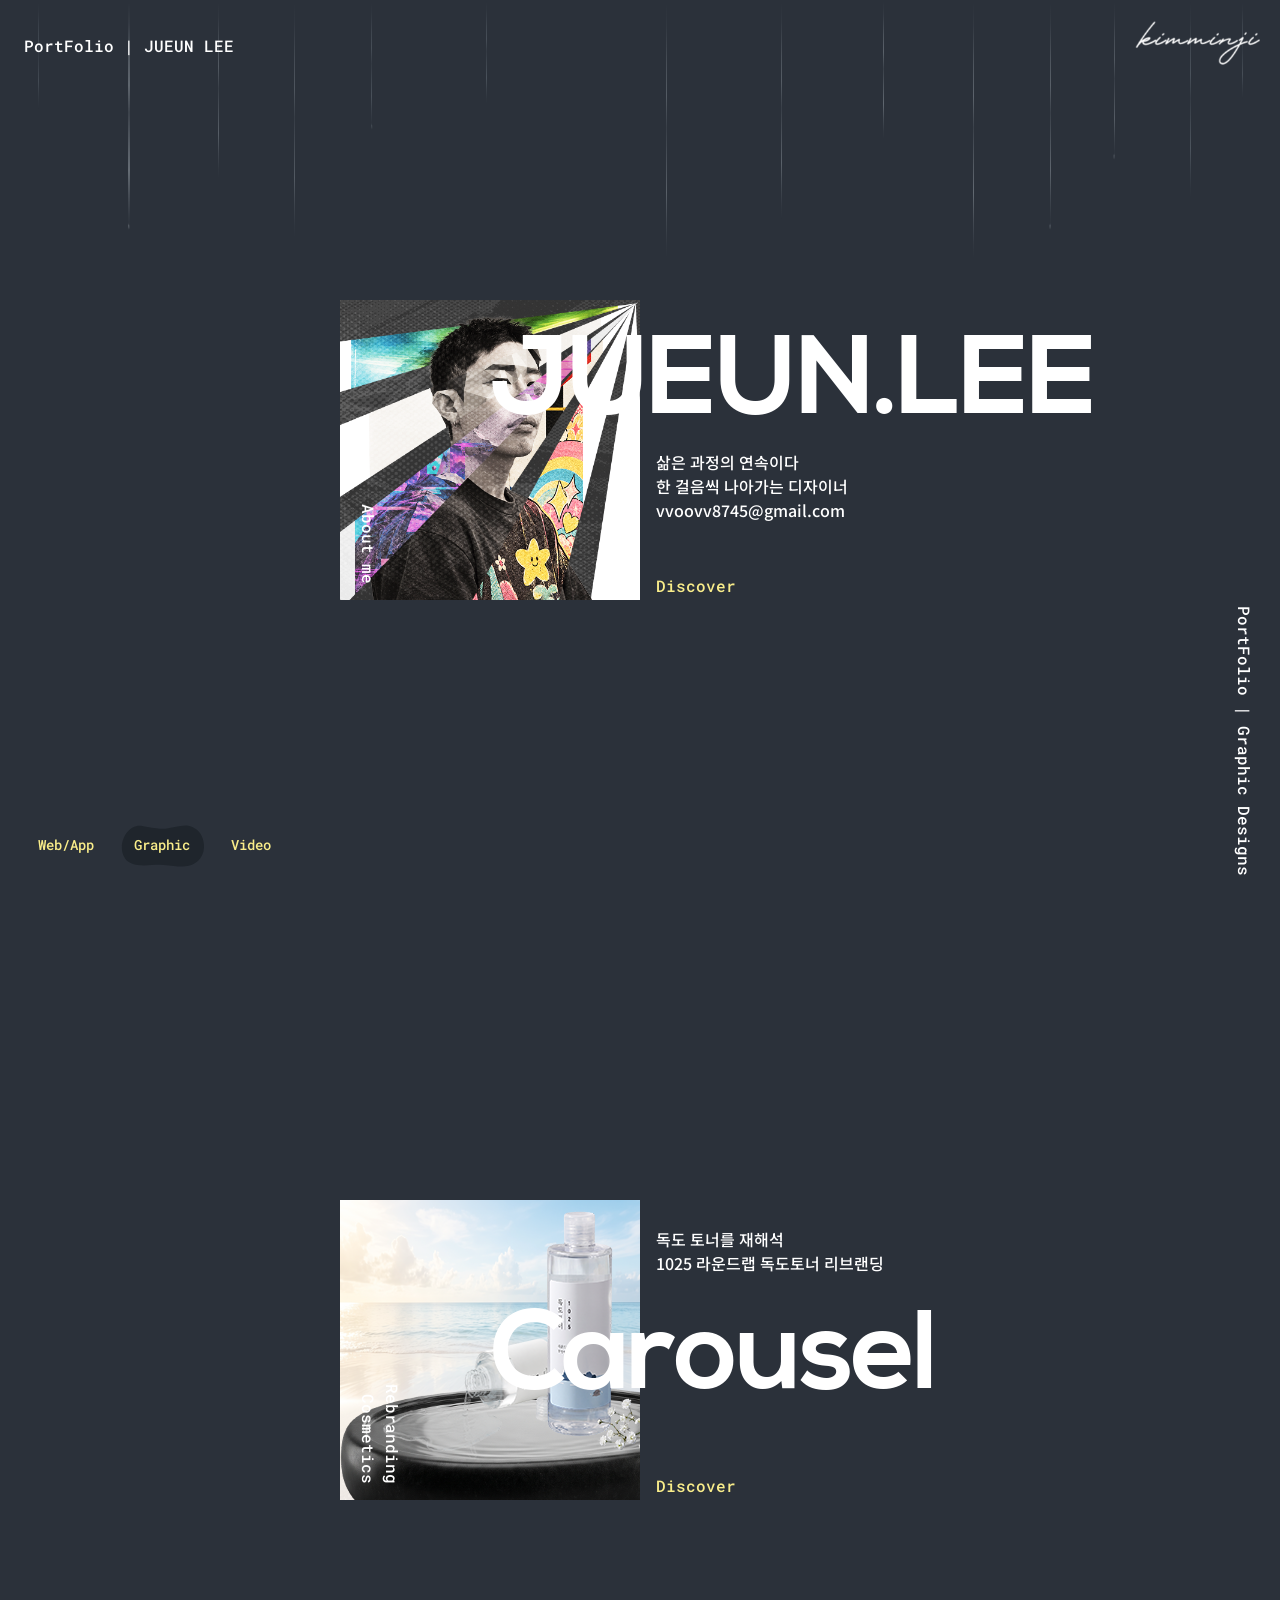
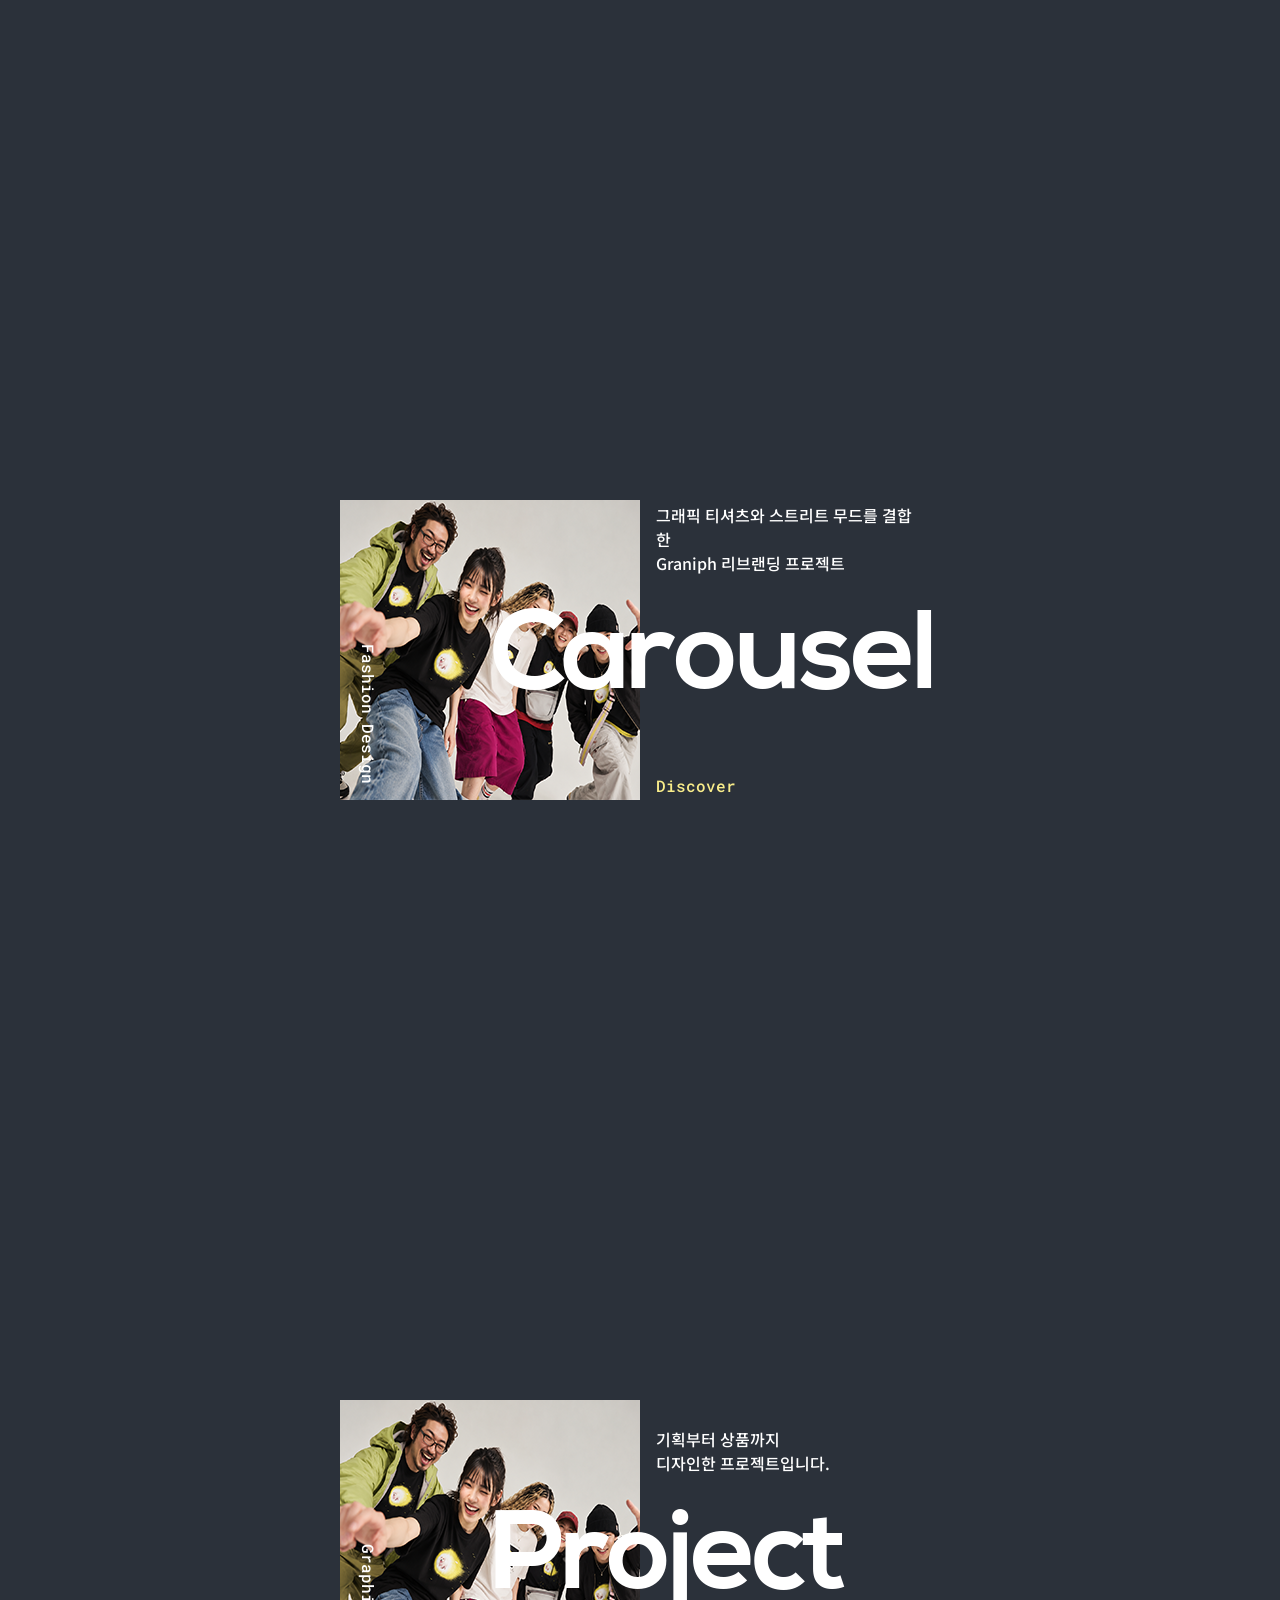
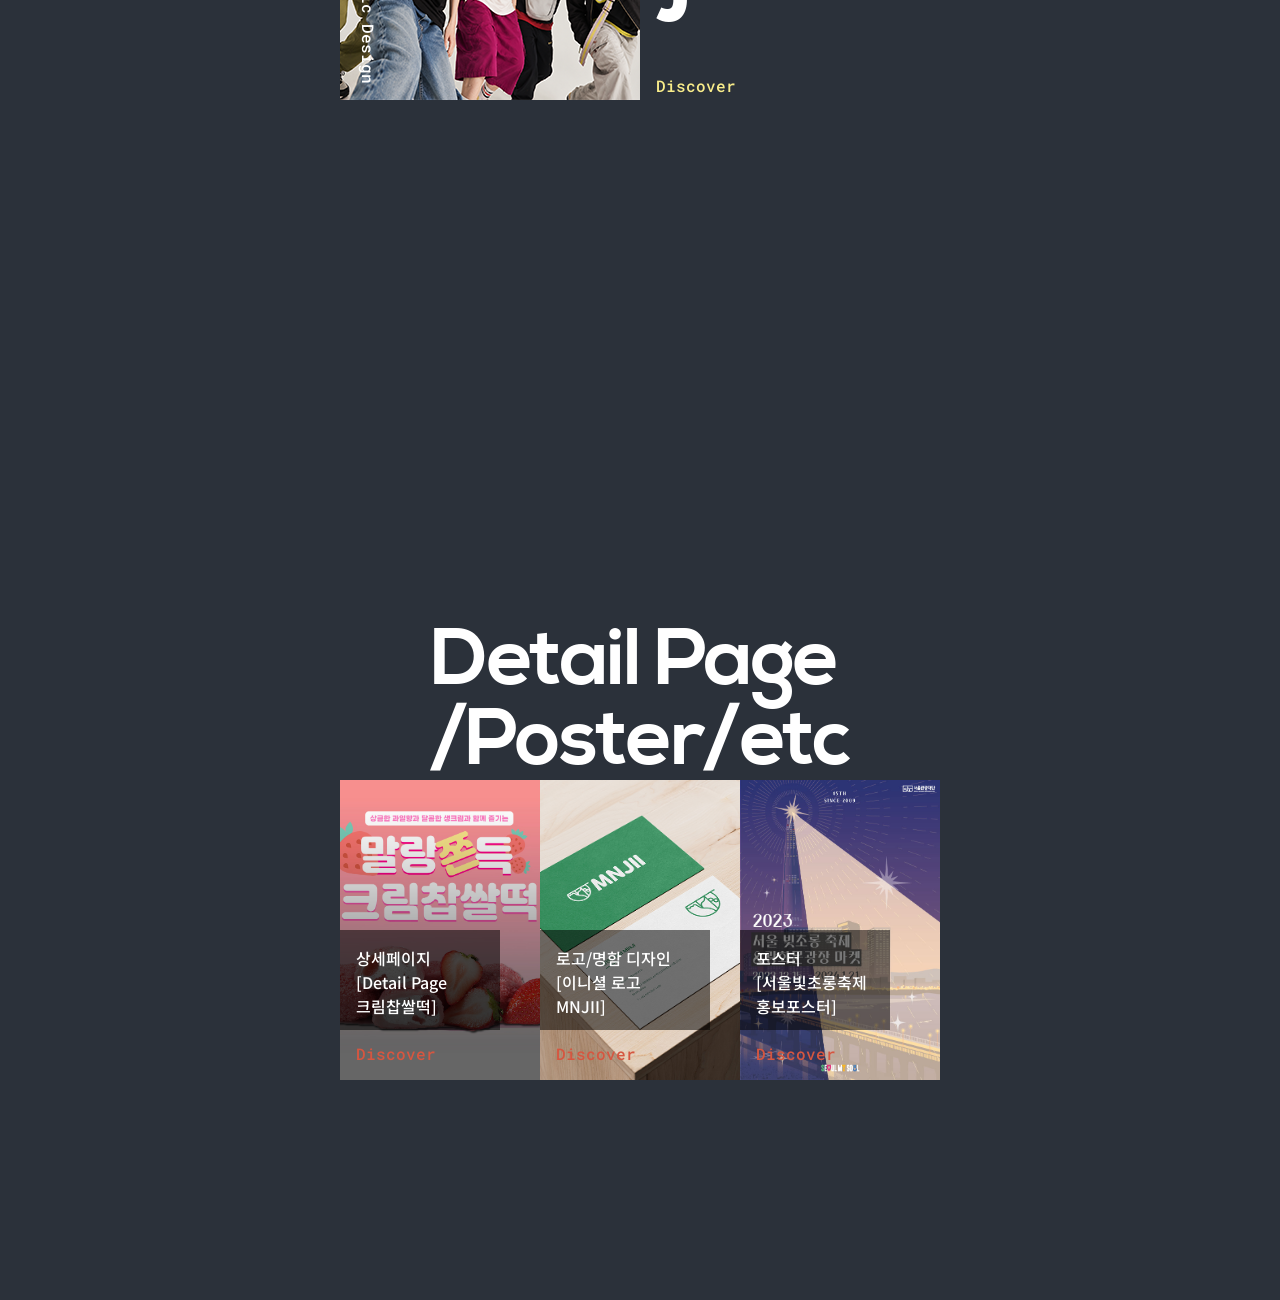
==== commit d3a5a373: "ㅇㅇㅇㅇ" ====
--- a/index.html
+++ b/index.html
@@ -110,6 +110,7 @@
 				
 			</div>
 		</div>
+
 		
 		<div class="content-wrap">
 			<div class="content content--layout content--layout-3">
@@ -121,10 +122,13 @@
 				<p class="content__desc">독도 토너를 재해석
 					<br> 1025 라운드랩 독도토너 리브랜딩</p>
 				<!-- <a href="#" class="content__link">Discover</a> -->
+
 				<a href="img/이주은 화장품/포트폴리오-완성본.png" data-src="#cosmetics-portfolio" data-type="inline" class="content__link" data-fancybox="gallery-b">Discover</a>
-				<a href="img/이주은 화장품/포트폴리오-완성본.png" data-src="#cosmetics-portfolio" data-type="inline" class="content__link" data-fancybox="gallery-e">Discover</a>
-			</div>
-		</div>
+
+				<!-- <a href="img/이주은 화장품/포트폴리오-완성본.png" data-src="#cosmetics-portfolio" data-type="inline" class="content__link" data-fancybox="gallery-e">Discover</a> -->
+			</div>
+		</div>
+
 
 		<div class="content-wrap">
 			<div class="content content--layout content--layout-3">
@@ -136,10 +140,34 @@
 				<p class="content__desc">그래픽 티셔츠와 스트리트 무드를 결합한
 					<br>Graniph 리브랜딩 프로젝트</p>
 				<!-- <a href="#" class="content__link">Discover</a> -->
+
 				<a href="img/이주은 그라나프/1.png" data-src="#graniph-portfolio" data-type="inline" class="content__link" data-fancybox="gallery-b">Discover</a>
-				<a href="img/이주은 그라나프/1.png" data-src="#graniph-portfolio" data-type="inline" class="content__link" data-fancybox="gallery-e">Discover</a>
-			</div>
-		</div>
+
+				<!-- <a href="img/이주은 그라나프/1.png" data-src="#graniph-portfolio" data-type="inline" class="content__link" data-fancybox="gallery-e">Discover</a> -->
+			</div>
+		</div>
+
+
+
+		<div class="content-wrap">
+			<div class="content content--layout content--layout-3">
+				<a href="img/이주은 그라나프/1.png" data-src="#graniph-portfolio" data-type="inline" class="content__img" data-fancybox="gallery-c">
+					<img class="content__img" src="img/이주은 그라나프/패션썸넬.png" alt="Graniph 리브랜딩 썸네일" style="object-fit: cover;"/>
+				</a>
+				<h3 class="content__title">Project</h3>
+				<p class="content__author">Graphic Design</p>
+				<p class="content__desc">기획부터 상품까지 
+					<br>디자인한 프로젝트입니다.</p>
+				<!-- <a href="#" class="content__link">Discover</a> -->
+
+				<a href="img/이주은 그라나프/1.png" data-src="#graniph-portfolio" data-type="inline" class="content__link" data-fancybox="gallery-b">Discover</a>
+
+				<!-- <a href="img/이주은 그라나프/1.png" data-src="#graniph-portfolio" data-type="inline" class="content__link" data-fancybox="gallery-e">Discover</a> -->
+			</div>
+		</div>
+
+
+
 
 		<!-- <div class="content-wrap">
 			<h3 class="content__title content__title_2">Web banner <br> /Card News</h3>
--- a/css/about-intro.css
+++ b/css/about-intro.css
@@ -77,6 +77,11 @@
 .about-intro.is-open .about-intro__card--certification { transition-delay: 210ms; }
 .fancybox__slide.has-inline:has(> .about-intro) { padding: 0; }
 .about-intro > .carousel__button.is-close { position: fixed; top: 12px; right: 12px; z-index: 3; }
+@media (min-width: 1200px) {
+    .about-intro__card {
+        width: min(29.5%, 401.2px, calc((100dvh - 180px) * .5192), calc((100dvh - 174px) * 454 / 890));
+    }
+}
 @media (max-width: 700px) {
     .about-intro__background { position: fixed; }
     .about-intro__stage { display: flex; flex-direction: column; justify-content: flex-start; padding: 100px 24px 40px; }
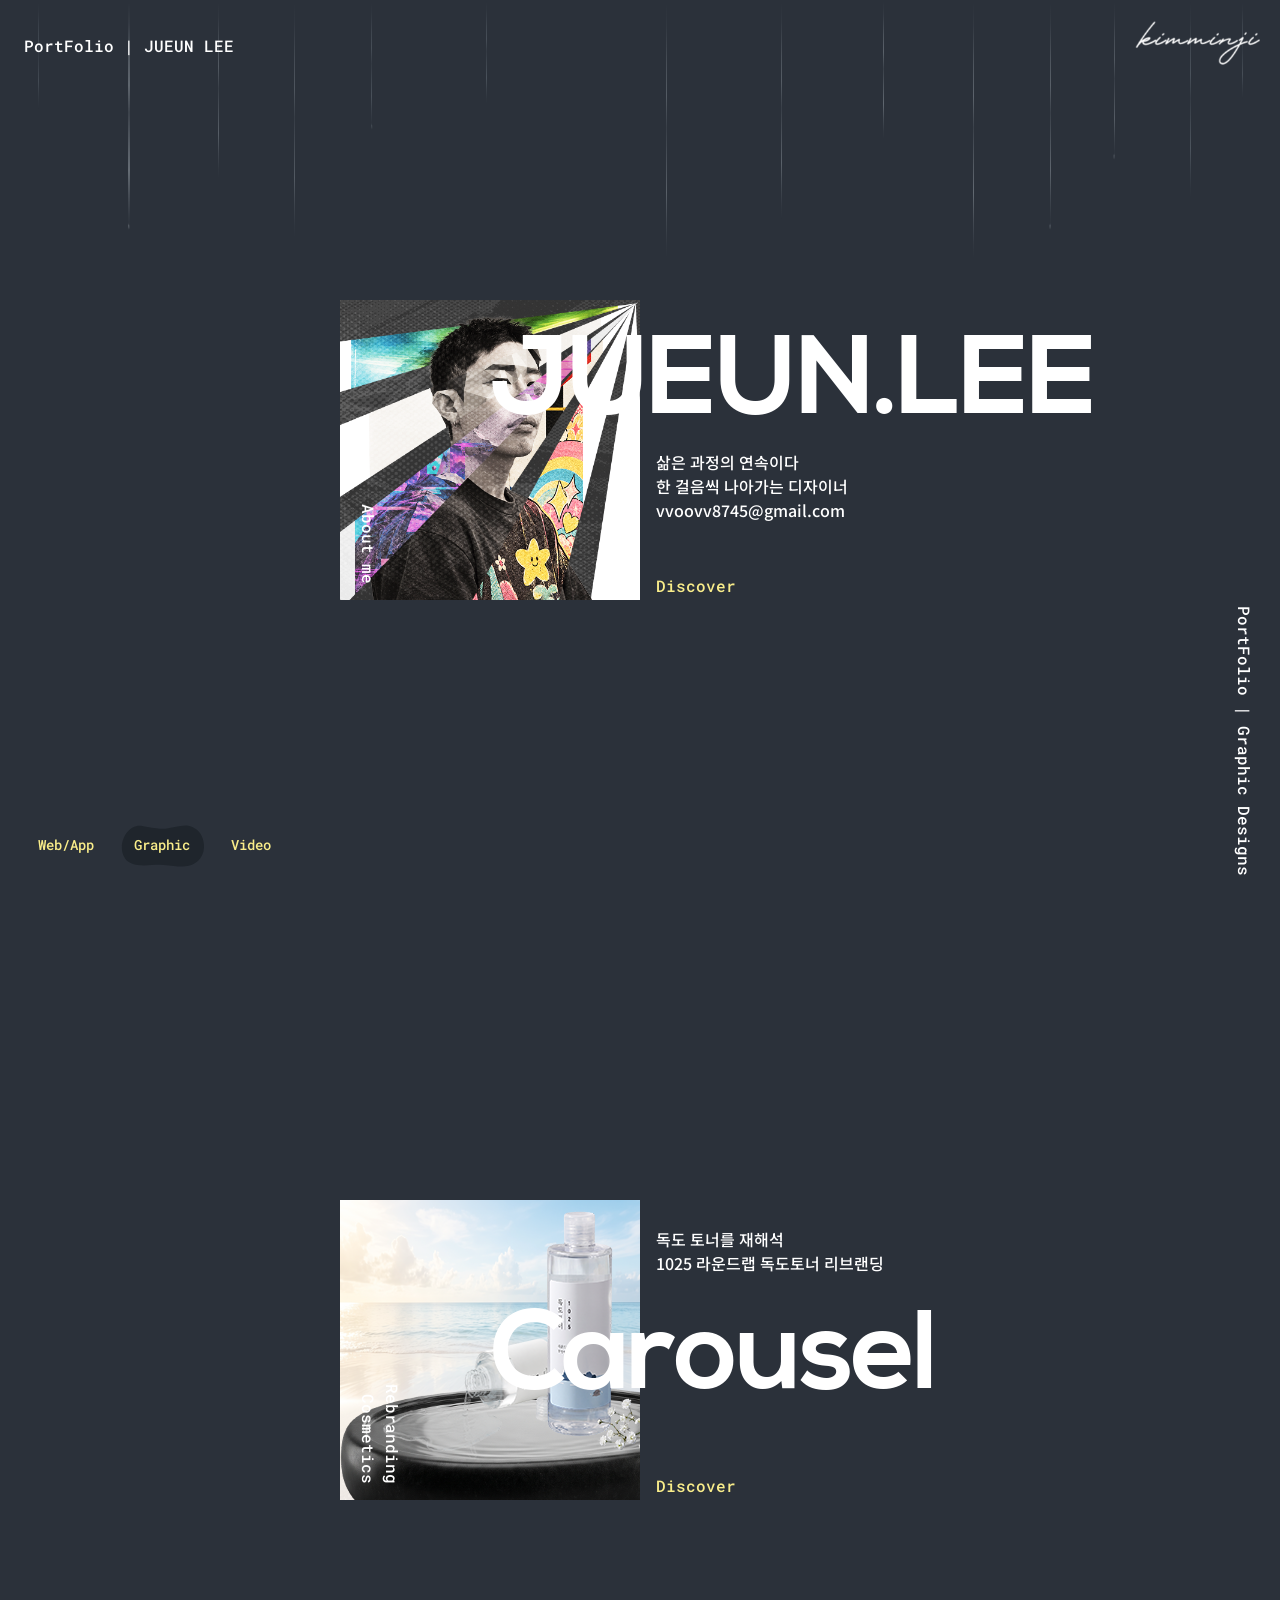
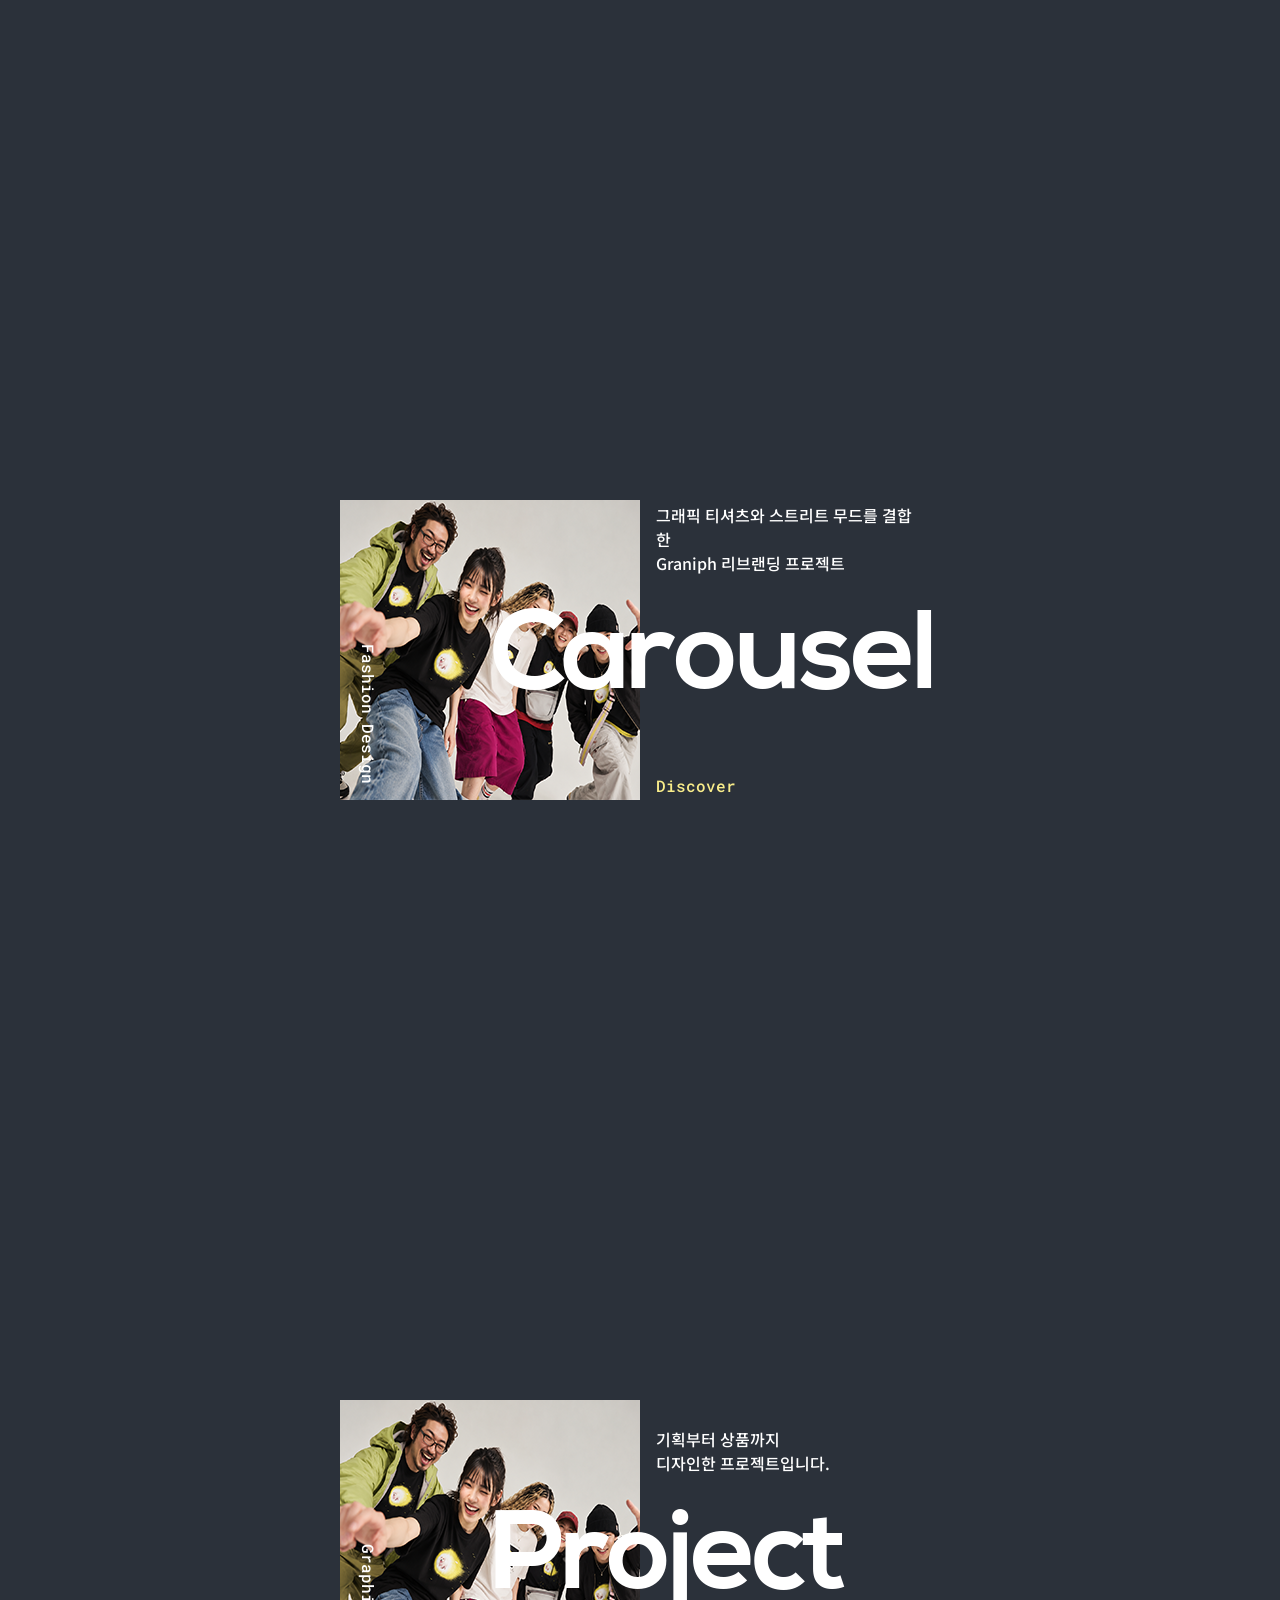
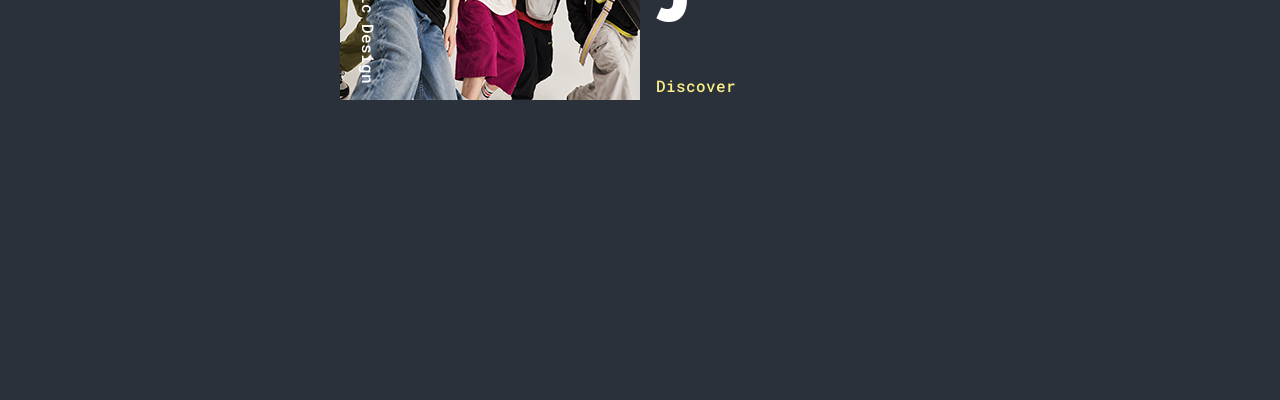
==== commit b8fc2b20: "11" ====
--- a/index.html
+++ b/index.html
@@ -239,7 +239,7 @@
 		
 		
 
-		<div class="content-wrap">
+		<!-- <div class="content-wrap">
 			<h3 class="content__title content__title_2">Detail Page <br> /Poster/etc</h3>
 			<div class="content content--layout content--layout-5">
 				<a href="img/detail1-2.jpg" class="content__img-1" data-fancybox="gallery-c">
@@ -266,7 +266,8 @@
 				<a href="img/logo1-2.jpg" class="content__link-2" data-fancybox="gallery-b">Discover</a>
 				<a href="img/poster1-2.jpg" class="content__link-3" data-fancybox="gallery-b">Discover</a>
 			</div>
-		</div>
+		</div> -->
+
 		<!-- Related demos > display none 처리 -->
 		<section class="content content--related">
 			<p class="content__info">If you enjoyed this demo you might also like:</p>
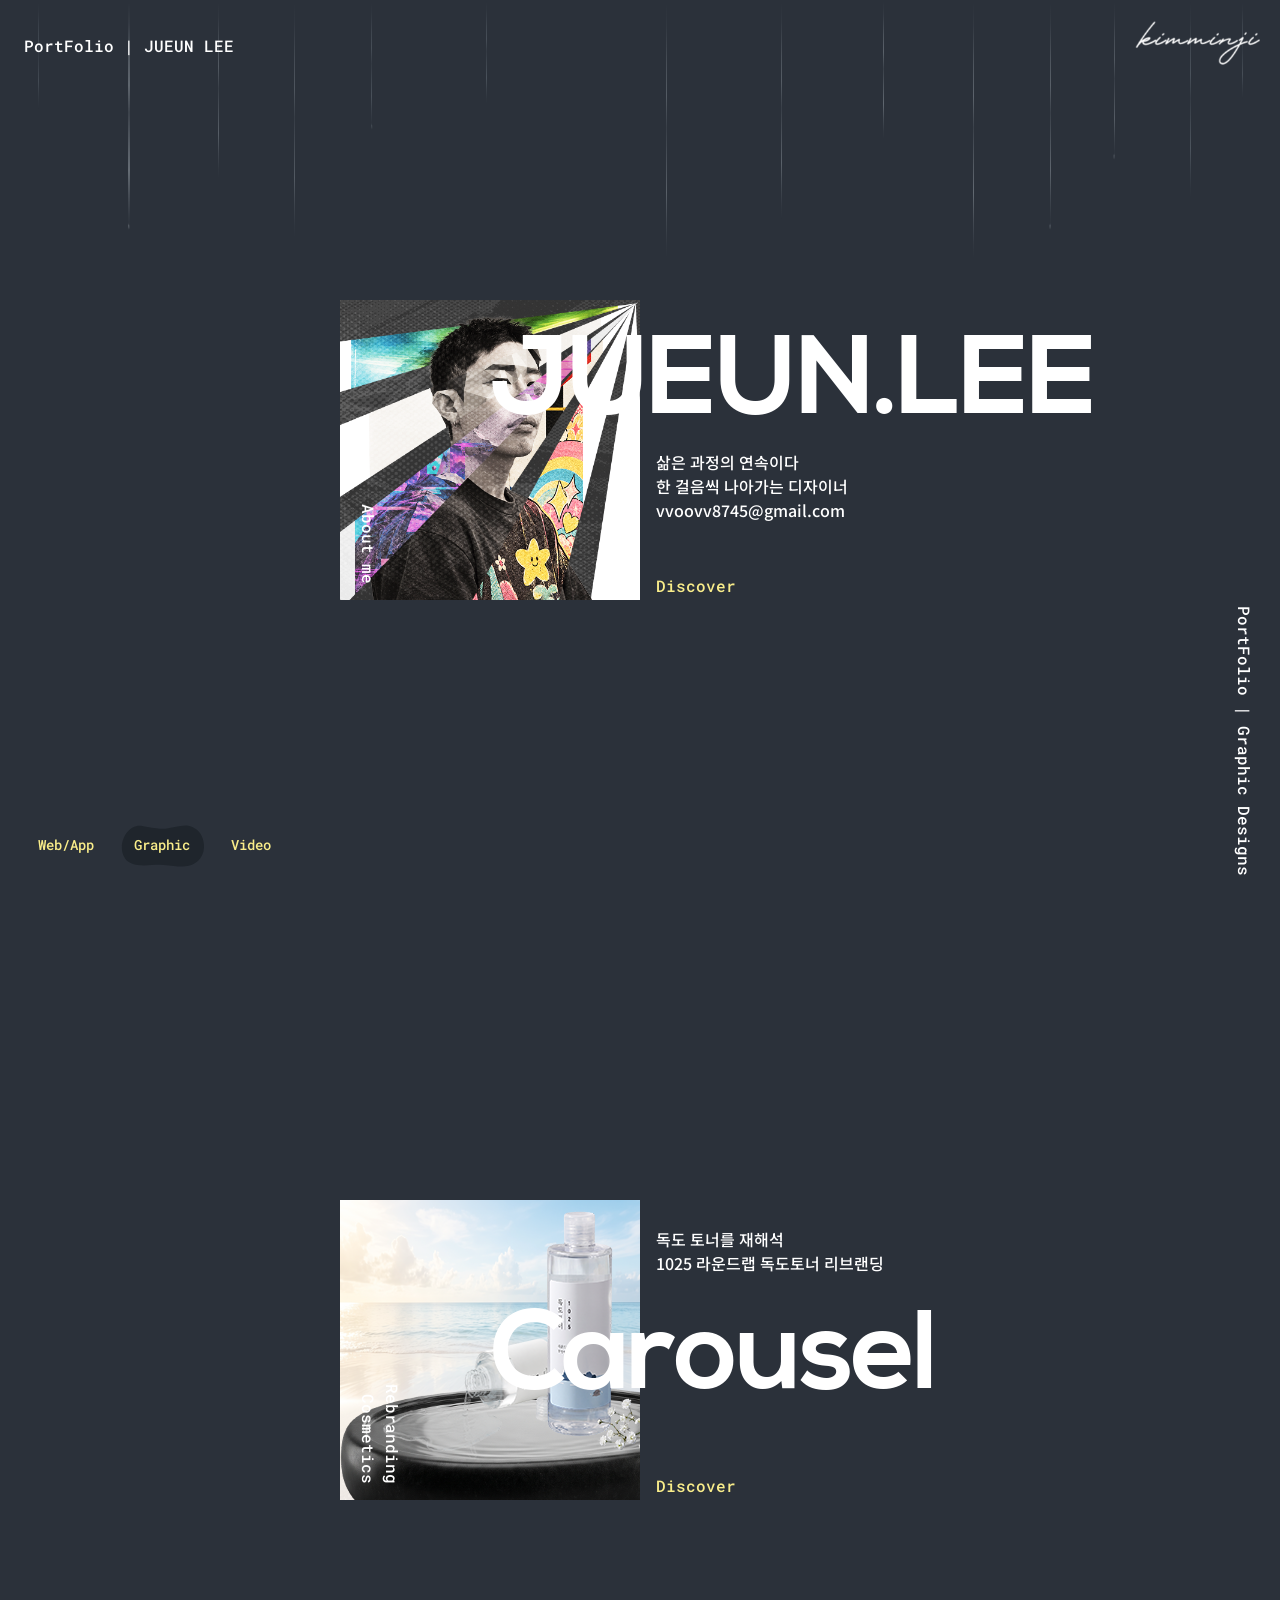
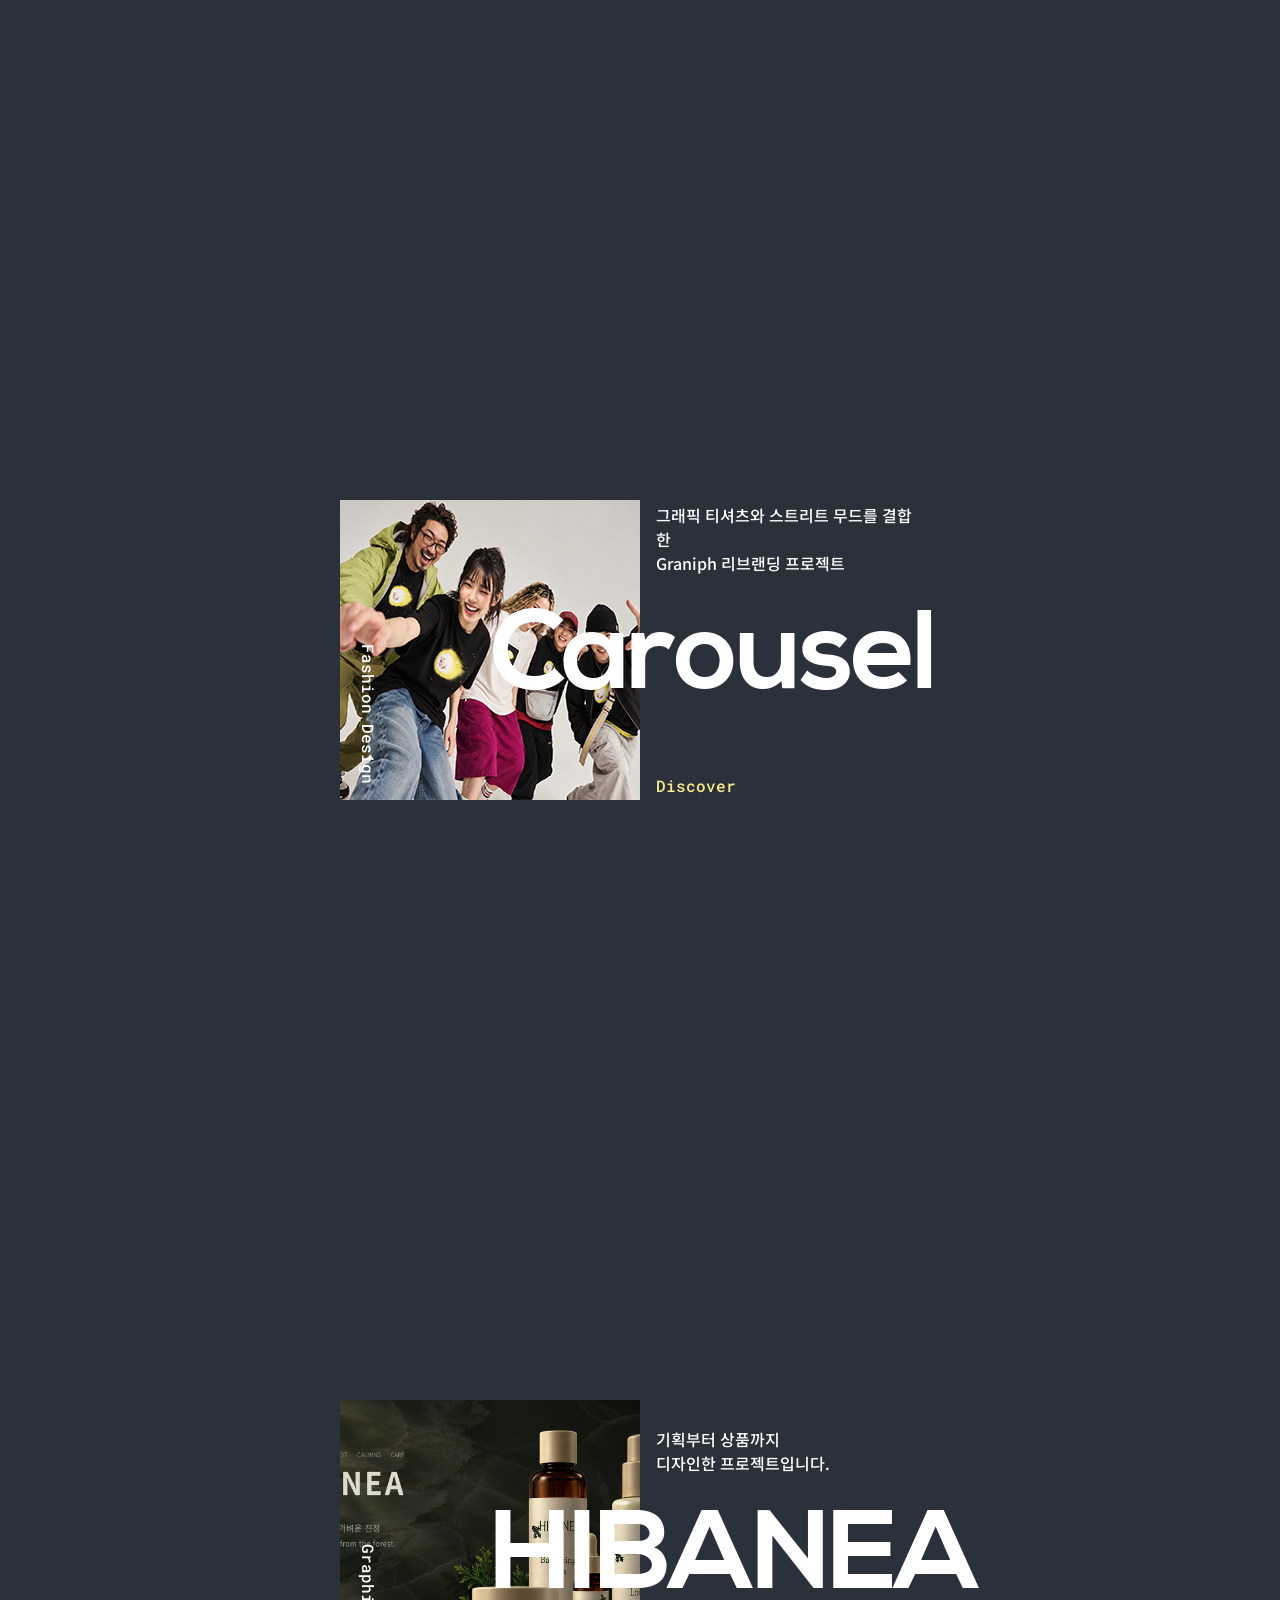
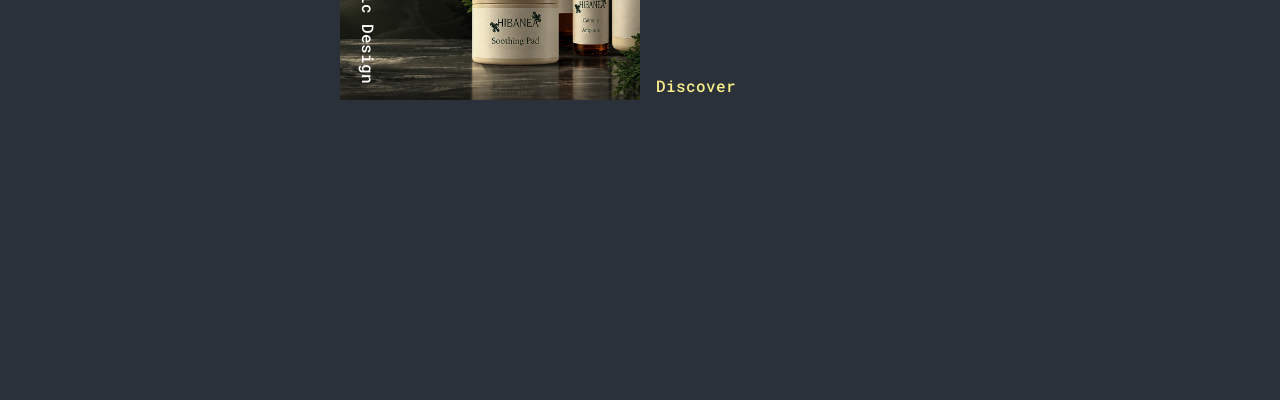
==== commit 8a5c7a45: "하바네 수정" ====
--- a/index.html
+++ b/index.html
@@ -150,19 +150,19 @@
 
 
 		<div class="content-wrap">
-			<div class="content content--layout content--layout-3">
-				<a href="img/이주은 그라나프/1.png" data-src="#graniph-portfolio" data-type="inline" class="content__img" data-fancybox="gallery-c">
-					<img class="content__img" src="img/이주은 그라나프/패션썸넬.png" alt="Graniph 리브랜딩 썸네일" style="object-fit: cover;"/>
-				</a>
-				<h3 class="content__title">Project</h3>
+			<div class="content content--layout content--layout-3 hibanea-project">
+				<a href="img/이주은 히바네/1.png" data-src="#hibanea-portfolio" data-type="inline" class="content__img" data-fancybox="gallery-c">
+					<img class="content__img" src="img/이주은 히바네/1.png" alt="HIBANEA 프로젝트 썸네일" style="object-fit: cover;"/>
+				</a>
+				<h3 class="content__title">HIBANEA</h3>
 				<p class="content__author">Graphic Design</p>
 				<p class="content__desc">기획부터 상품까지 
 					<br>디자인한 프로젝트입니다.</p>
 				<!-- <a href="#" class="content__link">Discover</a> -->
 
-				<a href="img/이주은 그라나프/1.png" data-src="#graniph-portfolio" data-type="inline" class="content__link" data-fancybox="gallery-b">Discover</a>
-
-				<!-- <a href="img/이주은 그라나프/1.png" data-src="#graniph-portfolio" data-type="inline" class="content__link" data-fancybox="gallery-e">Discover</a> -->
+				<a href="img/이주은 히바네/1.png" data-src="#hibanea-portfolio" data-type="inline" class="content__link" data-fancybox="gallery-b">Discover</a>
+
+				<!-- <a href="img/이주은 히바네/1.png" data-src="#hibanea-portfolio" data-type="inline" class="content__link" data-fancybox="gallery-e">Discover</a> -->
 			</div>
 		</div>
 
@@ -329,6 +329,18 @@
 		<img src="img/이주은 그라나프/3.png" alt="Graniph portfolio 3" width="1920" height="1080" loading="lazy" draggable="false" />
 		<img src="img/이주은 그라나프/4.png" alt="Graniph portfolio 4" width="1920" height="1080" loading="lazy" draggable="false" />
 	</div>
+	<div id="hibanea-portfolio" class="portfolio-scroll hibanea-scroll" style="display: none;" tabindex="0" role="region" aria-label="HIBANEA 브랜드 포트폴리오">
+		<img class="hibanea-media" src="img/이주은 히바네/1.png" alt="HIBANEA portfolio 1" width="1920" height="1080" loading="lazy" draggable="false" />
+		<img class="hibanea-media" src="img/이주은 히바네/2.png" alt="HIBANEA portfolio 2" width="1920" height="1080" loading="lazy" draggable="false" />
+		<img class="hibanea-media" src="img/이주은 히바네/3.png" alt="HIBANEA portfolio 3" width="1920" height="1080" loading="lazy" draggable="false" />
+		<img class="hibanea-media" src="img/이주은 히바네/4.png" alt="HIBANEA portfolio 4" width="1920" height="1080" loading="lazy" draggable="false" />
+		<img class="hibanea-media" src="img/이주은 히바네/5.png" alt="HIBANEA portfolio 5" width="1920" height="1080" loading="lazy" draggable="false" />
+		<img class="hibanea-media" src="img/이주은 히바네/6.png" alt="HIBANEA portfolio 6" width="1920" height="1080" loading="lazy" draggable="false" />
+		<img class="hibanea-media" src="img/이주은 히바네/7.png" alt="HIBANEA portfolio 7" width="1920" height="1080" loading="lazy" draggable="false" />
+		<video class="hibanea-media hibanea-video" aria-label="HIBANEA 브랜드 영상" autoplay muted loop playsinline preload="metadata">
+			<source src="img/이주은 히바네/8.mp4" type="video/mp4" />
+		</video>
+	</div>
 	<script src="js/cosmetics-portfolio.js" defer></script>
 	<script src="js/imagesloaded.pkgd.min.js"></script>
 	<script src="js/anime.min.js"></script>
--- a/css/cosmetics-portfolio.css
+++ b/css/cosmetics-portfolio.css
@@ -59,3 +59,29 @@
     text-shadow: 0 2px 8px rgba(0,0,0,0.28);
     pointer-events: none;
 }
+
+/* HIBANEA uses the existing inline scroll/gesture/video lifecycle. */
+.hibanea-project > .content__title,
+.hibanea-project > .content__author,
+.hibanea-project > .content__desc {
+    pointer-events: none;
+}
+
+.hibanea-scroll > .hibanea-media {
+    display: block;
+    width: 100%;
+    max-width: none;
+    height: auto;
+    margin: 0;
+    padding: 0;
+    border: 0;
+    border-radius: 0;
+}
+
+.hibanea-scroll > .carousel__button.is-close {
+    align-self: flex-end;
+    flex: none;
+    height: 36px;
+    margin-right: 12px;
+    bottom: calc(100dvh - 48px);
+}
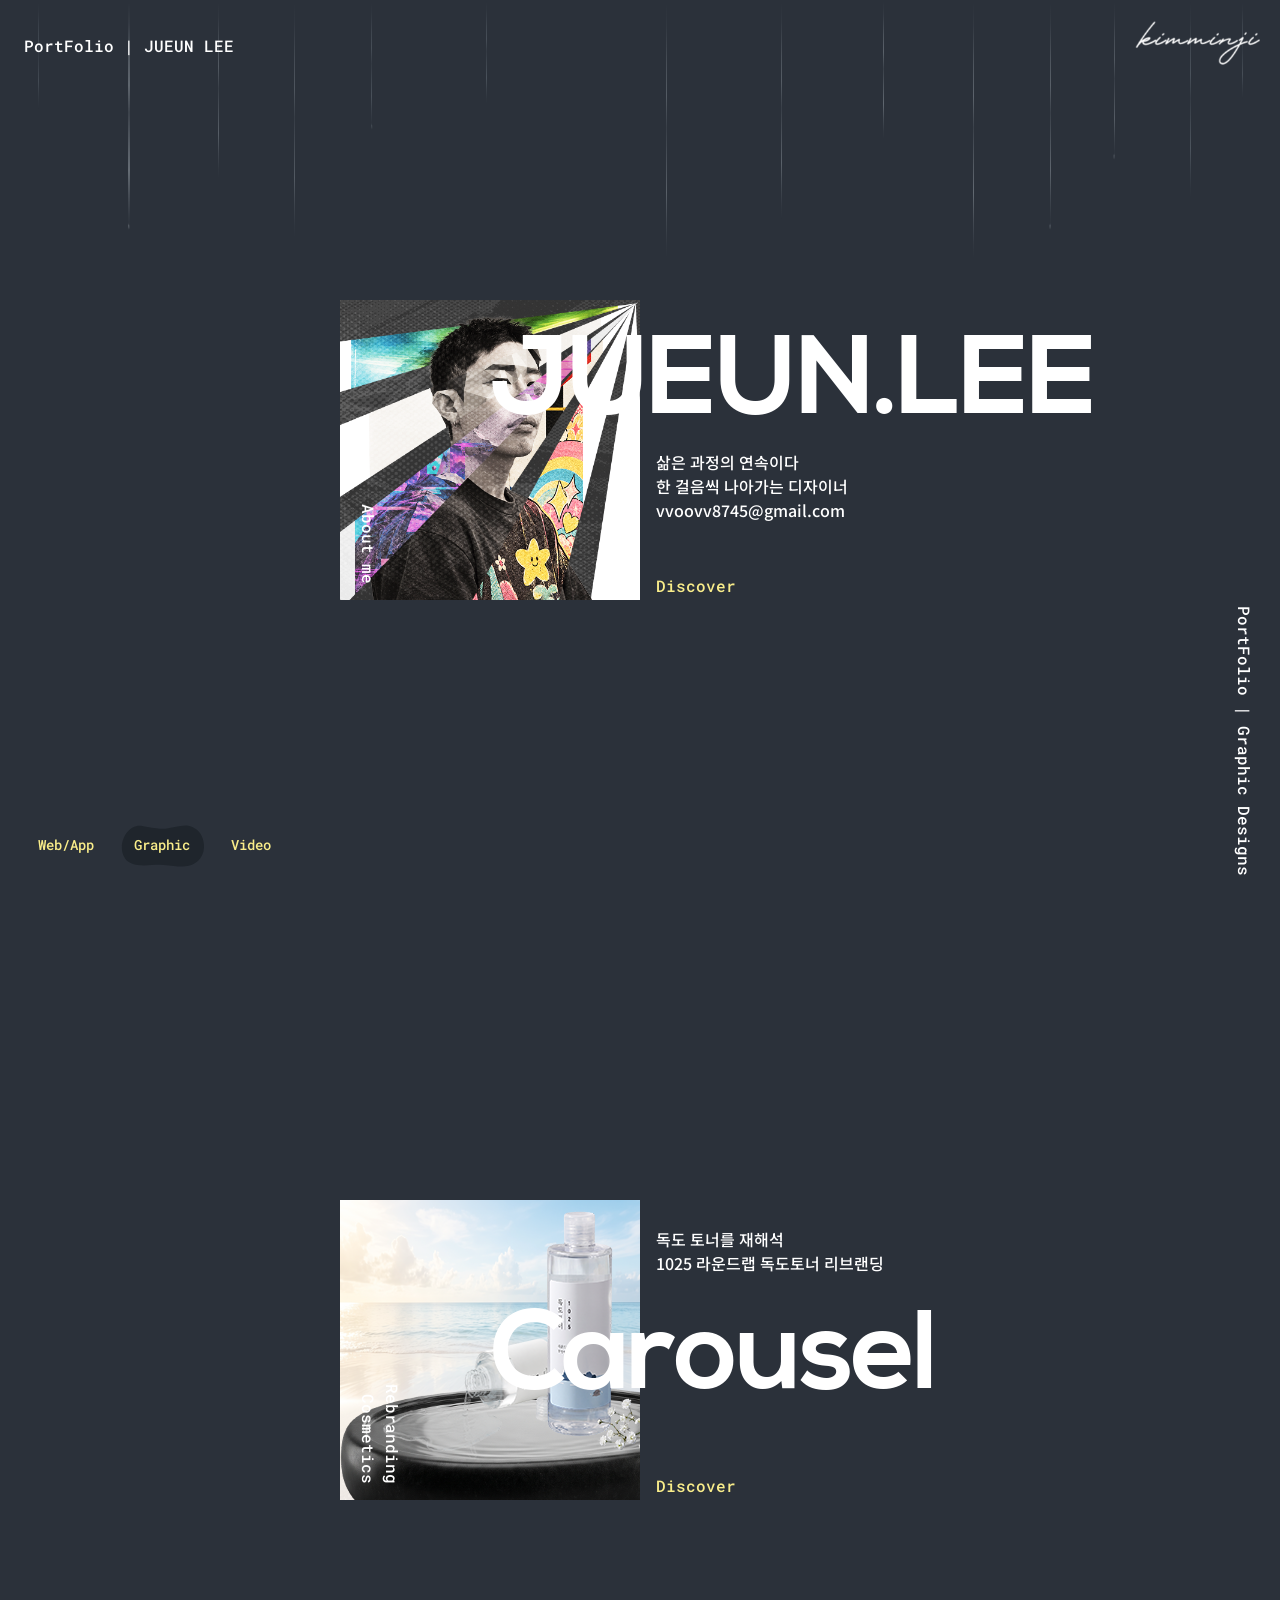
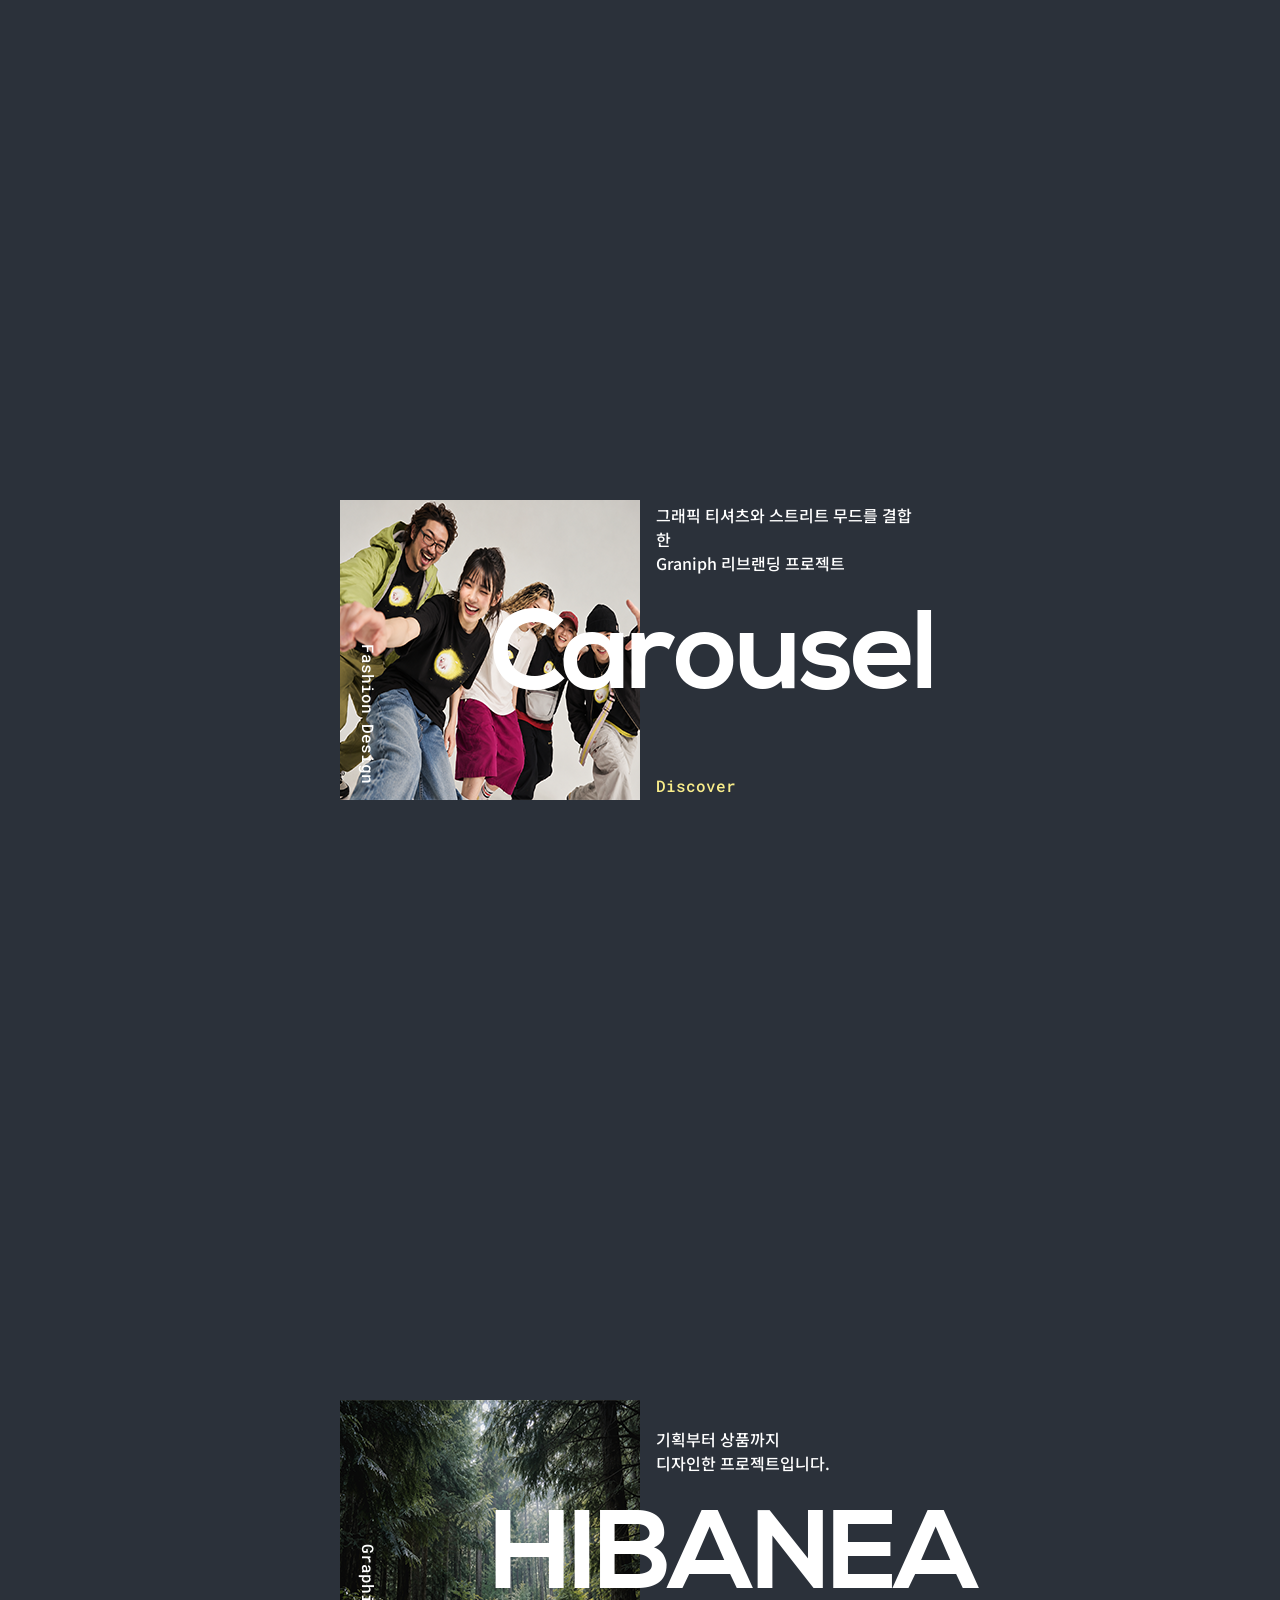
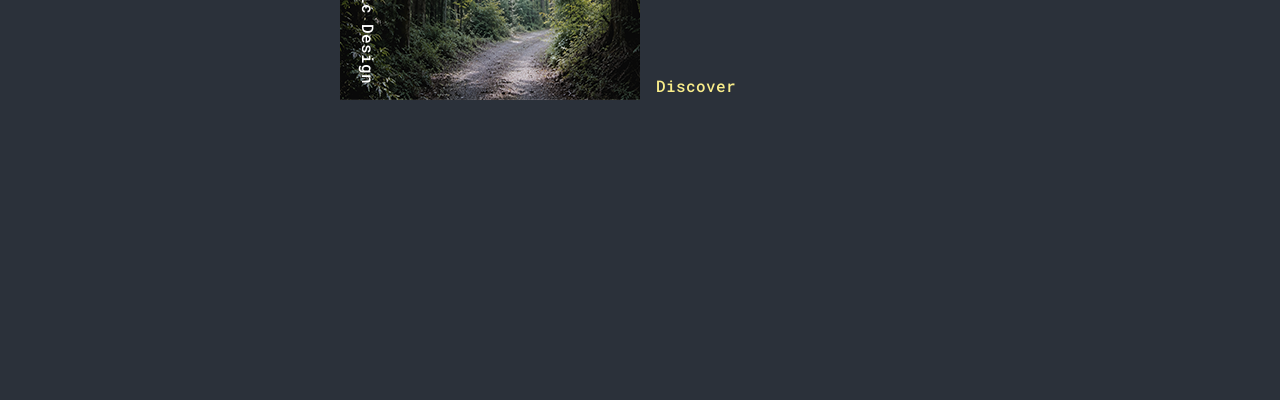
==== commit 909d7d15: "썸네일추가" ====
--- a/index.html
+++ b/index.html
@@ -152,7 +152,7 @@
 		<div class="content-wrap">
 			<div class="content content--layout content--layout-3 hibanea-project">
 				<a href="img/이주은 히바네/1.png" data-src="#hibanea-portfolio" data-type="inline" class="content__img" data-fancybox="gallery-c">
-					<img class="content__img" src="img/이주은 히바네/1.png" alt="HIBANEA 프로젝트 썸네일" style="object-fit: cover;"/>
+					<img class="content__img" src="img/이주은 히바네/히바네 썸네일용.png" alt="HIBANEA 프로젝트 썸네일" style="object-fit: cover;"/>
 				</a>
 				<h3 class="content__title">HIBANEA</h3>
 				<p class="content__author">Graphic Design</p>
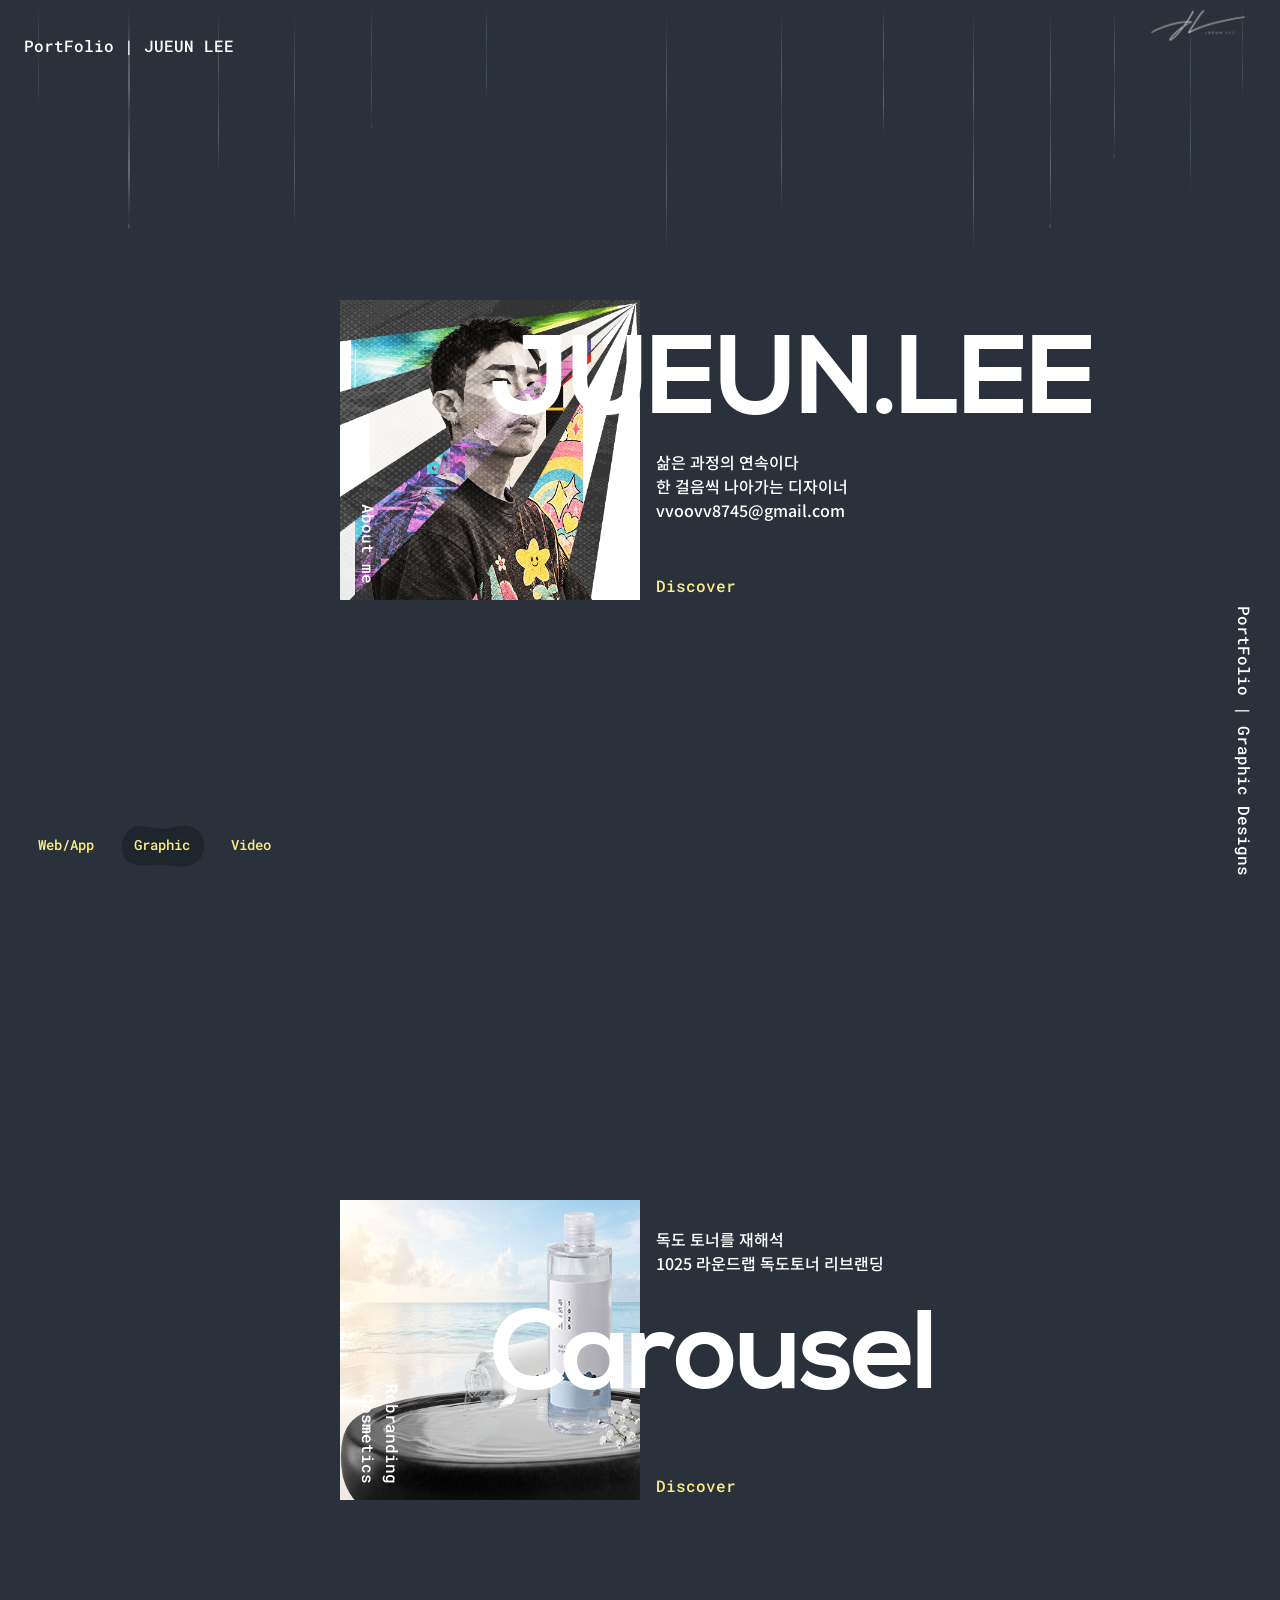
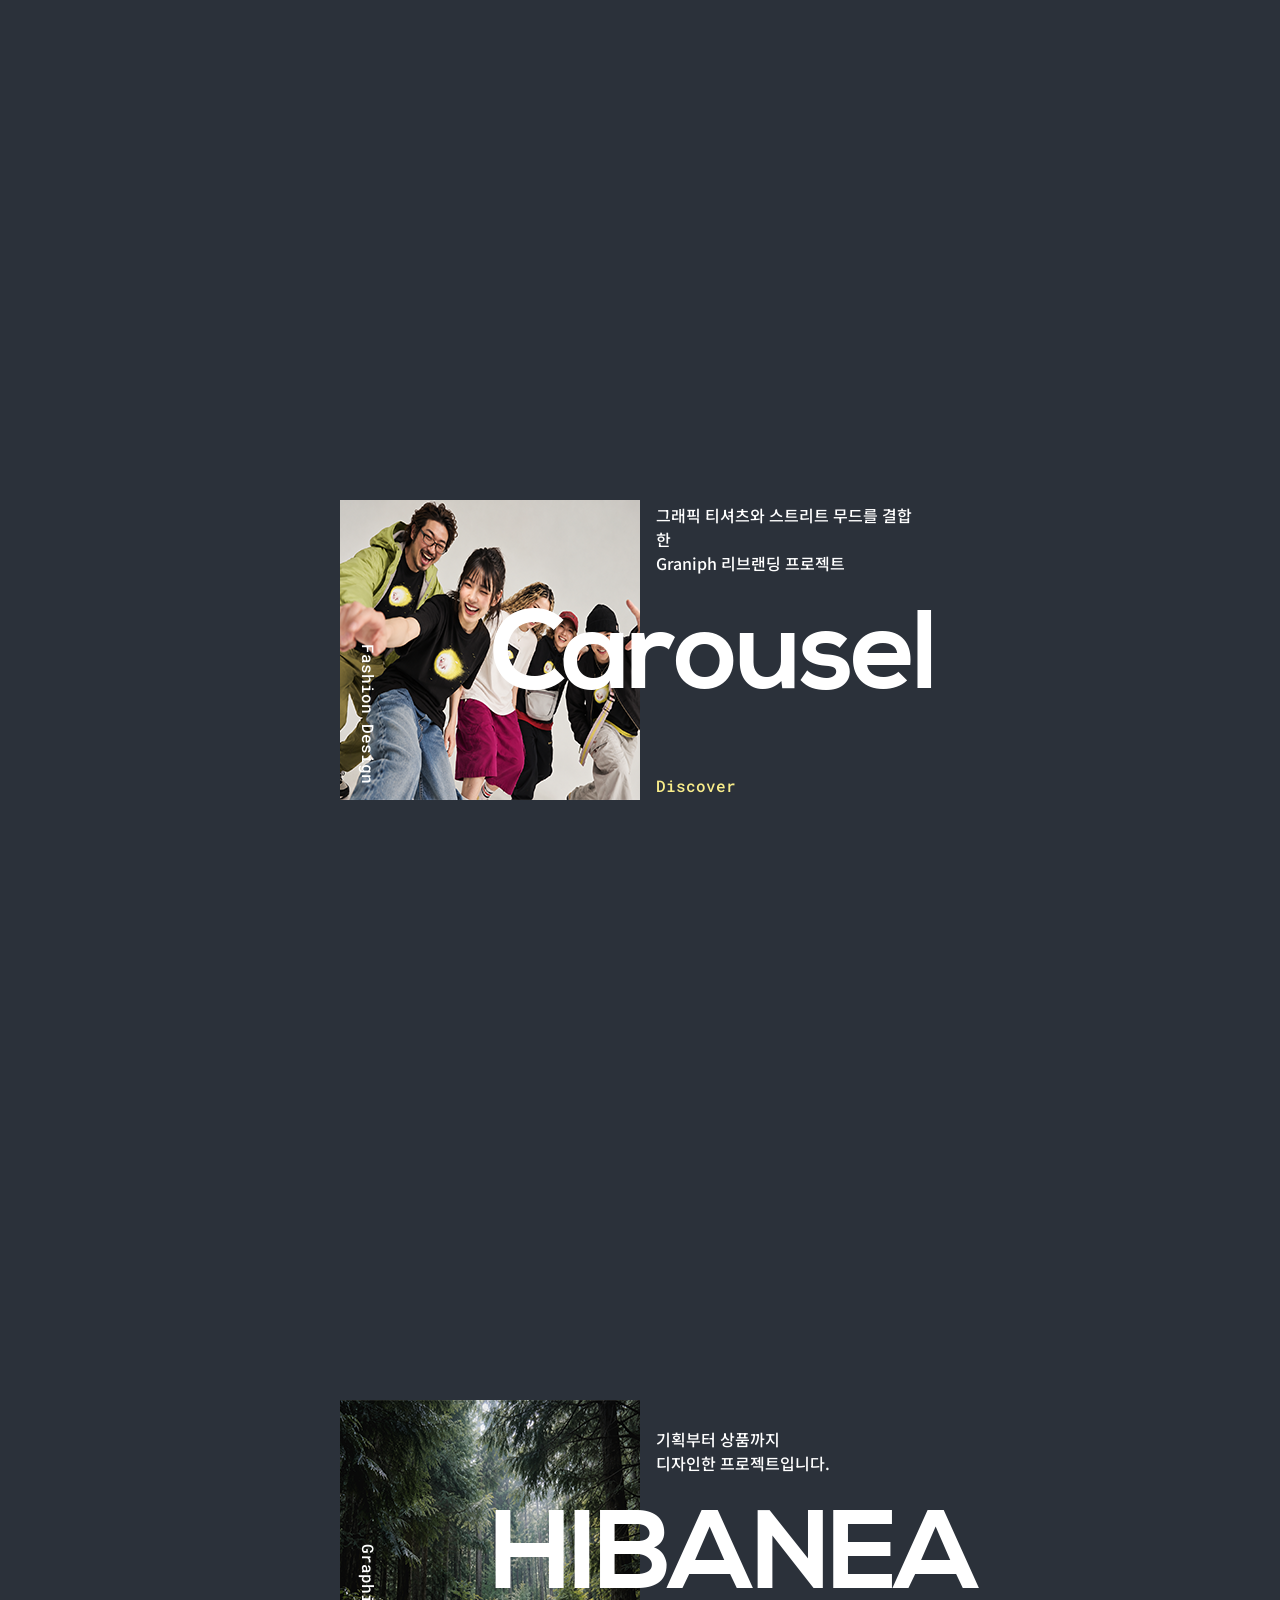
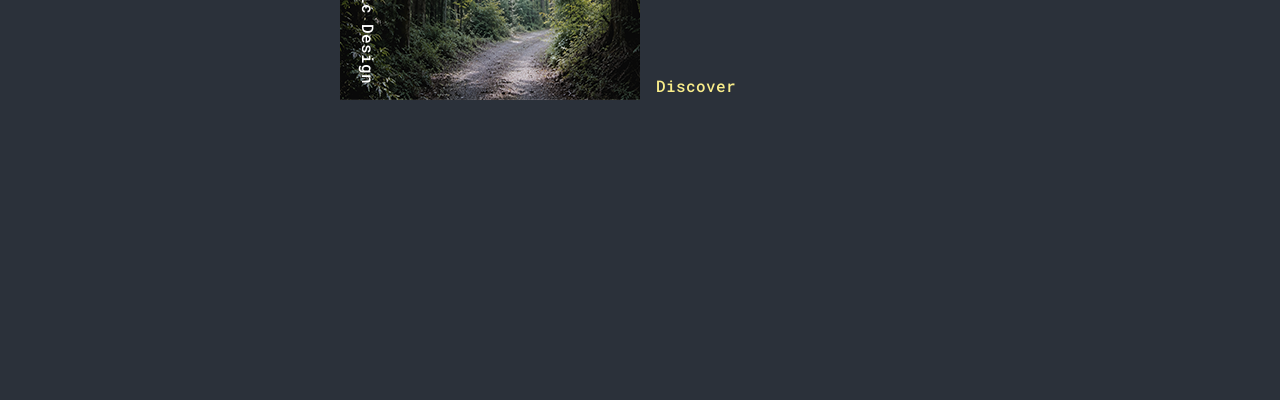
==== commit d72ca09f: "싸인" ====
--- a/index.html
+++ b/index.html
@@ -90,7 +90,7 @@
 			</nav>
 
 			<a class="pater" href="#">
-				<img src="img/nametag_white.png" alt="nametag">
+				<img src="img/싸인.png" alt="nametag">
 				
 			</a>
 			<div class="deco deco--title">PortFolio | Graphic Designs</div>
@@ -330,6 +330,7 @@
 		<img src="img/이주은 그라나프/4.png" alt="Graniph portfolio 4" width="1920" height="1080" loading="lazy" draggable="false" />
 	</div>
 	<div id="hibanea-portfolio" class="portfolio-scroll hibanea-scroll" style="display: none;" tabindex="0" role="region" aria-label="HIBANEA 브랜드 포트폴리오">
+		<div class="hibanea-content">
 		<img class="hibanea-media" src="img/이주은 히바네/1.png" alt="HIBANEA portfolio 1" width="1920" height="1080" loading="lazy" draggable="false" />
 		<img class="hibanea-media" src="img/이주은 히바네/2.png" alt="HIBANEA portfolio 2" width="1920" height="1080" loading="lazy" draggable="false" />
 		<img class="hibanea-media" src="img/이주은 히바네/3.png" alt="HIBANEA portfolio 3" width="1920" height="1080" loading="lazy" draggable="false" />
@@ -340,6 +341,10 @@
 		<video class="hibanea-media hibanea-video" aria-label="HIBANEA 브랜드 영상" autoplay muted loop playsinline preload="metadata">
 			<source src="img/이주은 히바네/8.mp4" type="video/mp4" />
 		</video>
+		<a class="hibanea-video-link" href="https://youtu.be/0YeApW-xOoU" target="_blank" rel="noopener noreferrer" aria-label="HIBANEA YouTube 영상 보기 (새 탭)">
+			<img src="img/이주은 히바네/영상썸네일.png" alt="HIBANEA 영상 썸네일" width="1920" height="1080" loading="lazy" draggable="false" />
+		</a>
+		</div>
 	</div>
 	<script src="js/cosmetics-portfolio.js" defer></script>
 	<script src="js/imagesloaded.pkgd.min.js"></script>
--- a/css/cosmetics-portfolio.css
+++ b/css/cosmetics-portfolio.css
@@ -61,16 +61,20 @@
 }
 
 /* HIBANEA uses the existing inline scroll/gesture/video lifecycle. */
+.hibanea-content {
+    width: min(100%, 1200px);
+    margin: 0 auto;
+}
+
 .hibanea-project > .content__title,
 .hibanea-project > .content__author,
 .hibanea-project > .content__desc {
     pointer-events: none;
 }
 
-.hibanea-scroll > .hibanea-media {
+.hibanea-content > .hibanea-media {
     display: block;
     width: 100%;
-    max-width: none;
     height: auto;
     margin: 0;
     padding: 0;
@@ -85,3 +89,13 @@
     margin-right: 12px;
     bottom: calc(100dvh - 48px);
 }
+
+.hibanea-content > .hibanea-video-link,
+.hibanea-video-link > img {
+    display: block;
+    width: 100%;
+    height: auto;
+    margin: 0;
+    padding: 0;
+    cursor: pointer;
+}
